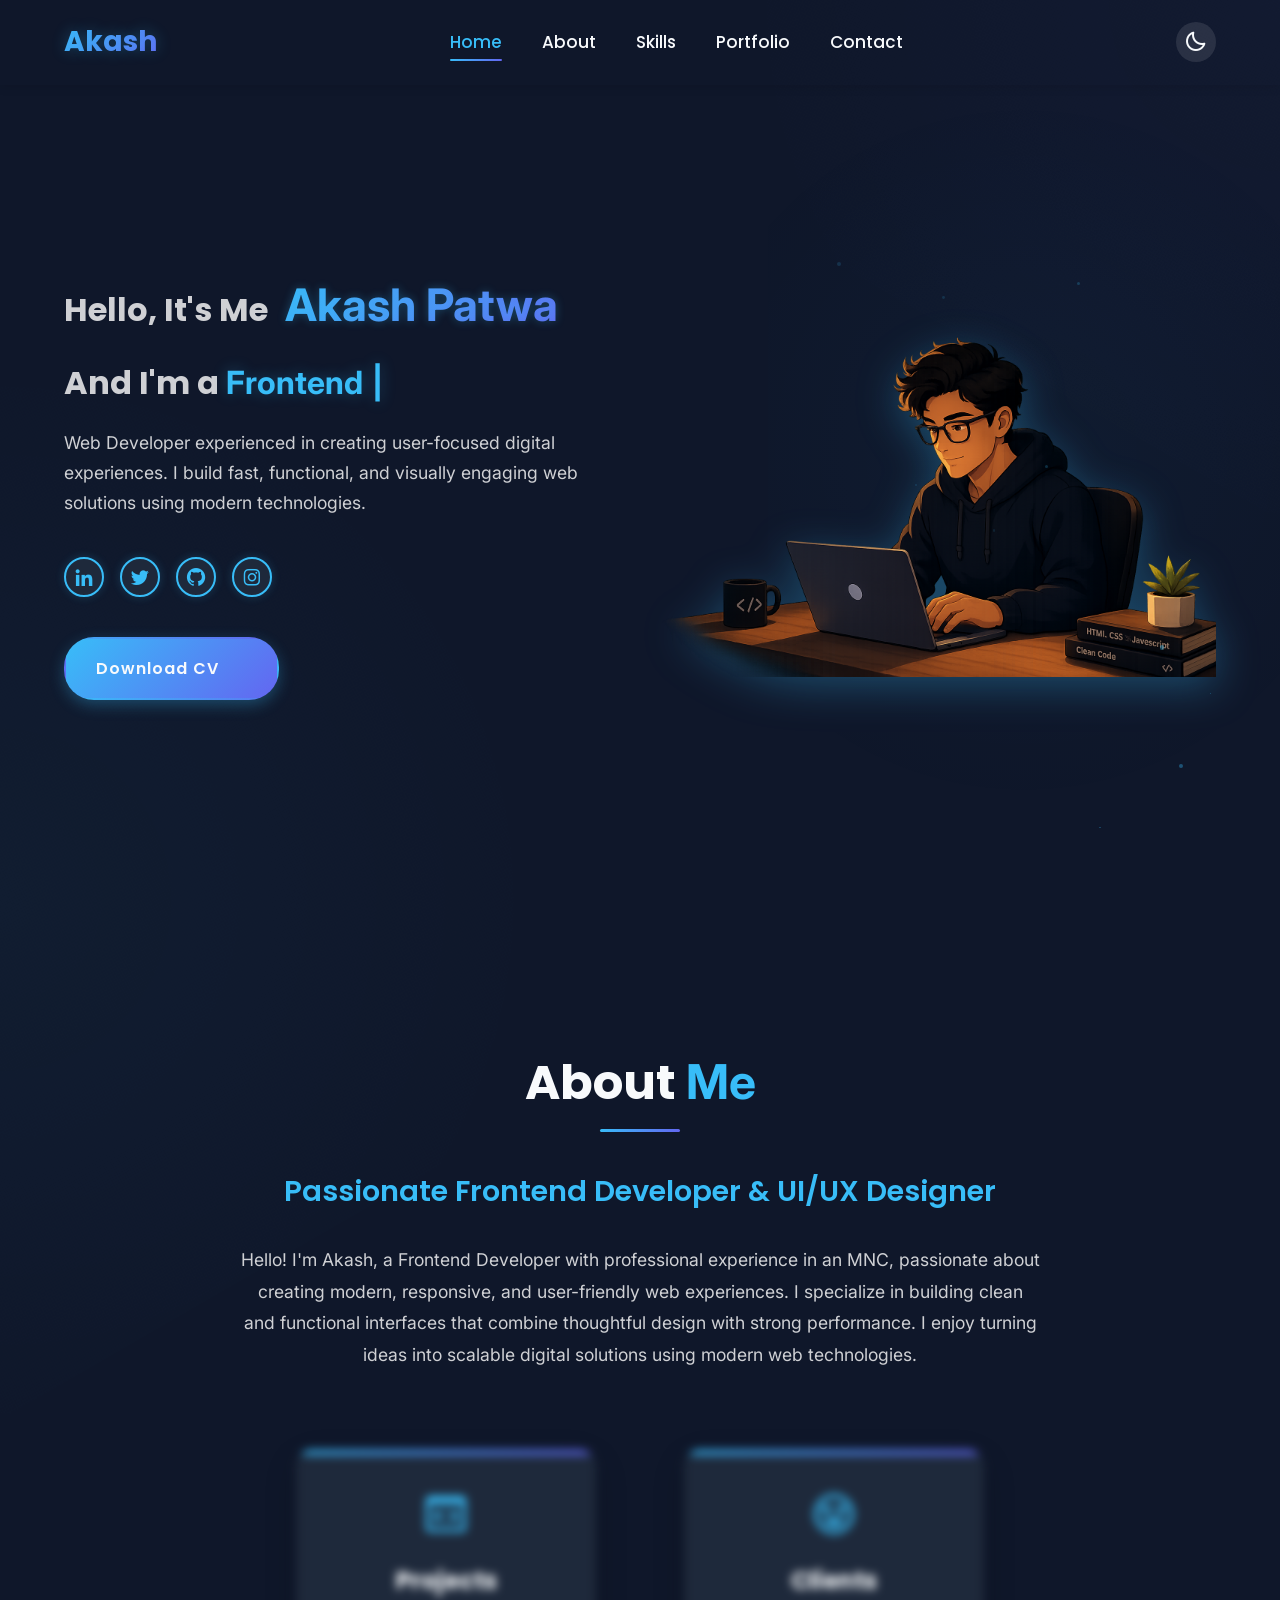
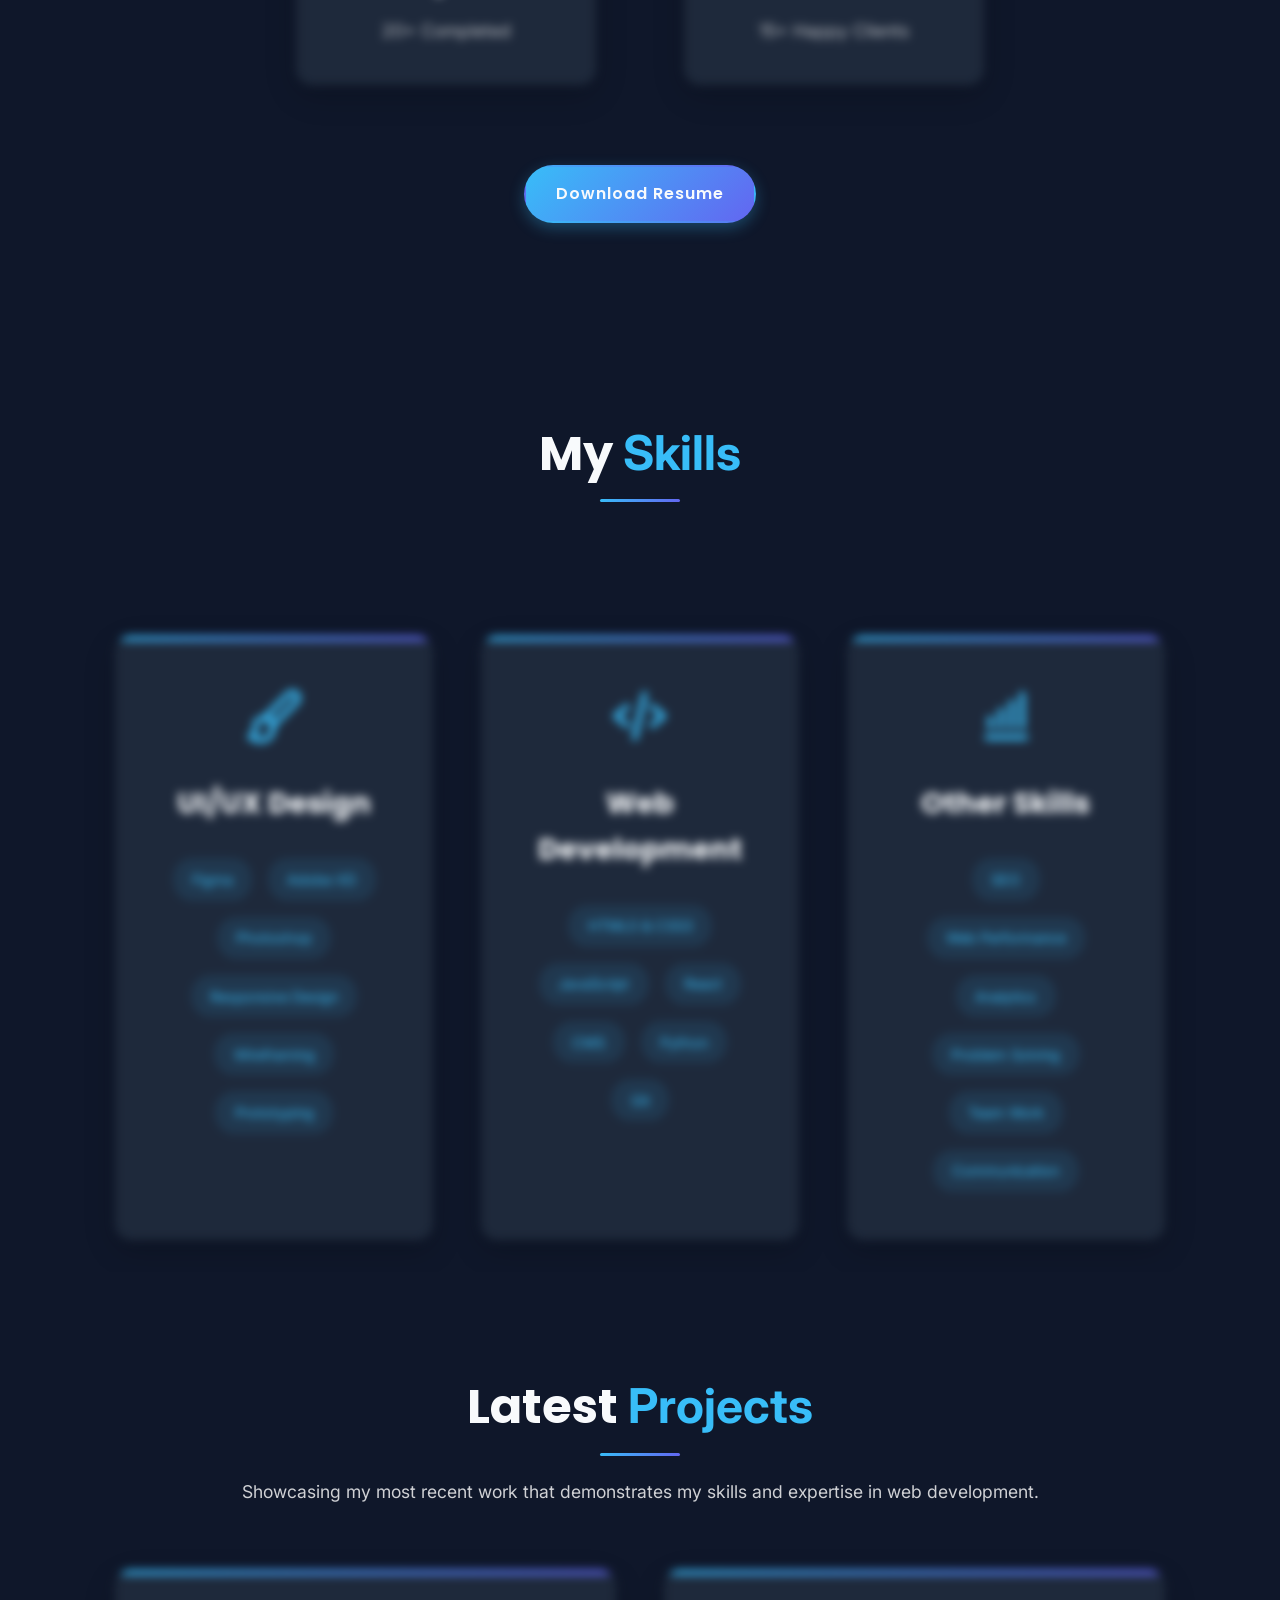
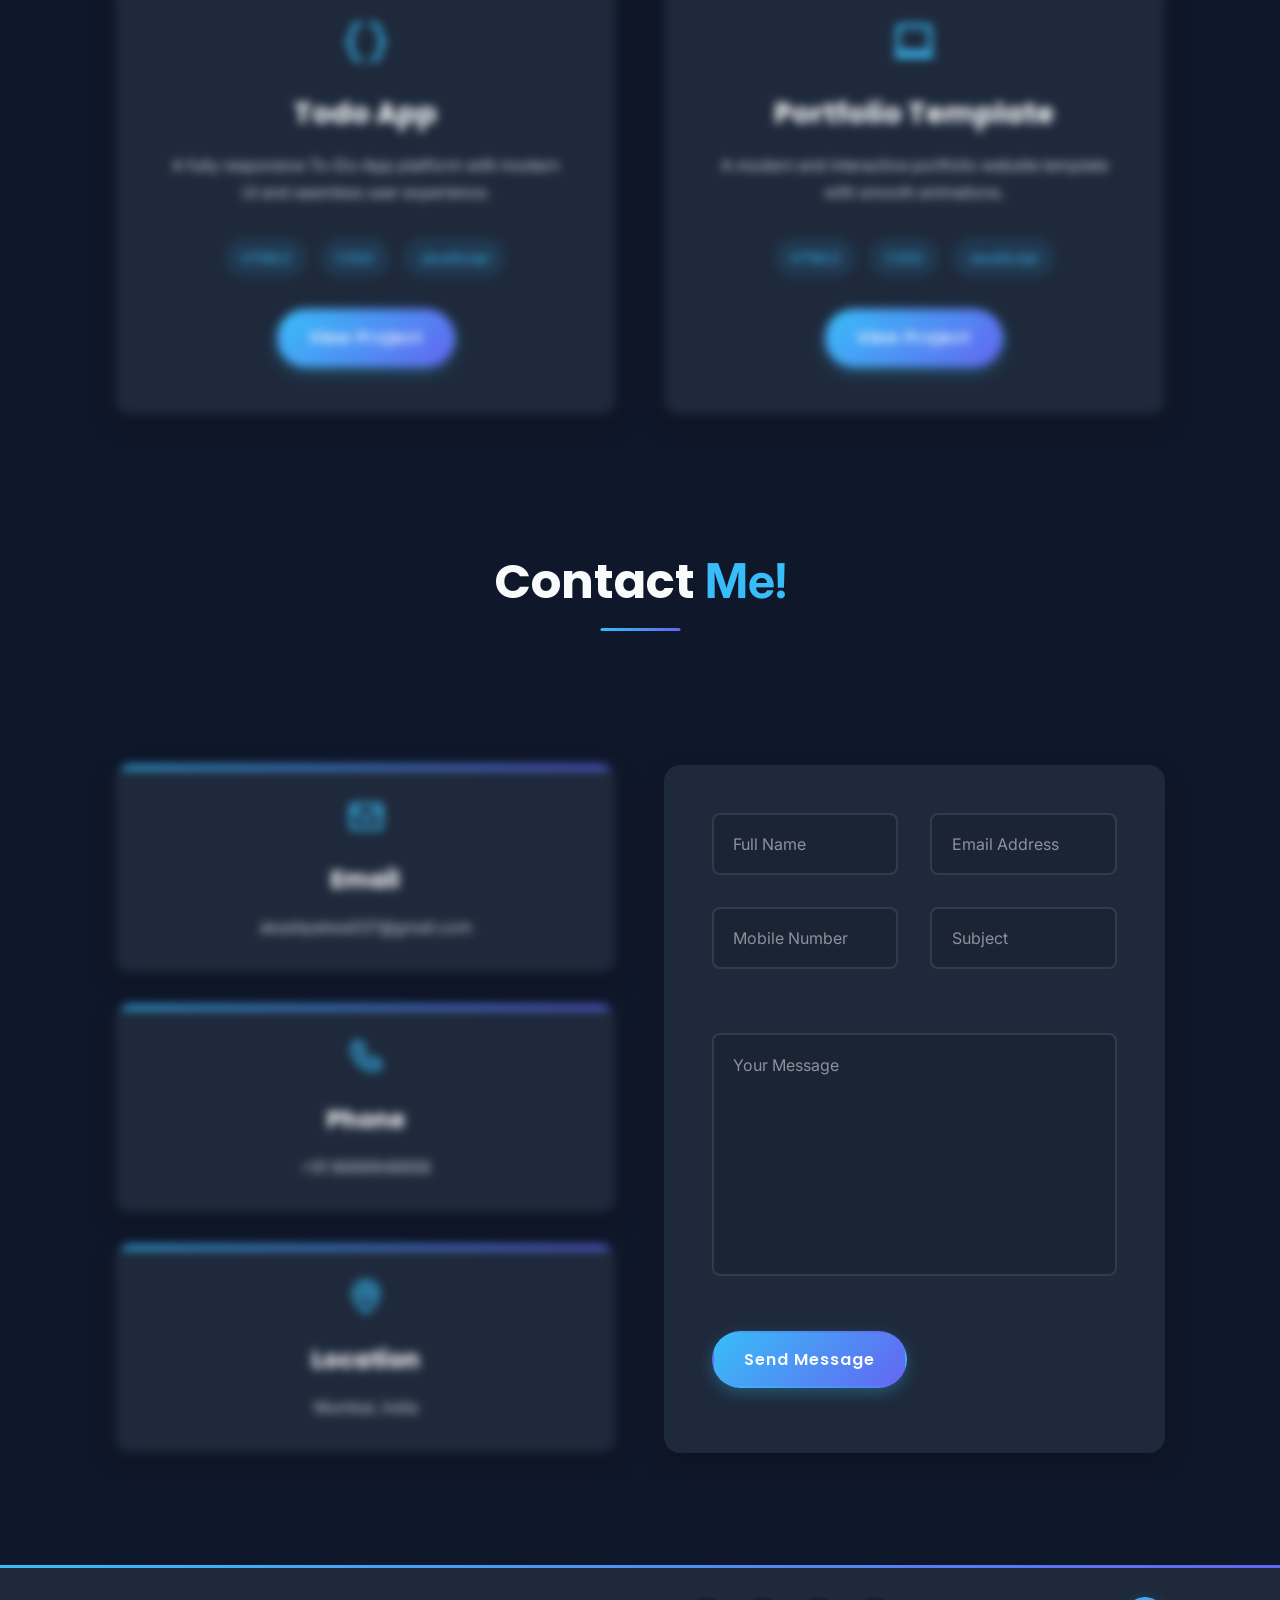
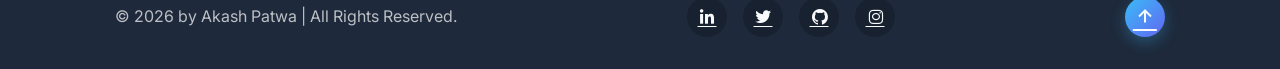
==== index.html @ 0ffc7d53 "add file via upload" ====
<!DOCTYPE html>
<html lang="en">

<head>
	<meta charset="UTF-8">
	<meta name="viewport" content="width=device-width, initial-scale=1.0">
	<meta name="theme-color" content="#160f2b">
	<meta name="robots" content="index, follow">
	<meta name="author" content="Akash Patwa">
	<title>Akash Patwa | Frontend Developer & UI/UX Designer</title>
	<meta name="description"
		content="Professional portfolio of Akash Patwa, Frontend Web Developer and UI/UX Designer based in Mumbai, India.">
	<!-- Favicon -->
	<link rel="apple-touch-icon" sizes="180x180" href="https://cdn-icons-png.flaticon.com/512/8989/8989254.png">
	<link rel="icon" type="image/png" sizes="32x32" href="https://cdn-icons-png.flaticon.com/512/8989/8989254.png">
	<link rel="icon" type="image/png" sizes="16x16" href="https://cdn-icons-png.flaticon.com/512/8989/8989254.png">
	<!-- Fonts and other resources -->
	<link rel="preconnect" href="https://fonts.googleapis.com">
	<link rel="preconnect" href="https://unpkg.com">
	<link href='https://unpkg.com/boxicons@2.1.4/css/boxicons.min.css' rel='stylesheet'>
	<link rel="stylesheet" href="style.css">
</head>

<body>
	<!-- Loading Animation -->
	<div class="loader-wrapper">
		<div class="loader"></div>
	</div>

	<header class="header">
		<a href="#home" class="logo">Akash</a>
		<div id="menu-icon" class="bx bx-menu"></div>
		<nav class="navbar">
			<a href="#home" style="--i:1;" class="active">Home</a>
			<a href="#about" style="--i:2;">About</a>
			<a href="#skills" style="--i:3;">Skills</a>
			<a href="#portfolio" style="--i:4;">Portfolio</a>
			<a href="#contact" style="--i:5;">Contact</a>
		</nav>
	</header>

	<main>
		<!-- Home Section -->
		<section id="home" class="home">
			<div class="home-content">
				<h3>Hello, It's Me <span class="highlight">Akash Patwa</span></h3>
				<h3>And I'm a <span class="typing-text">Frontend Web Developer</span></h3>
				<p>Web Developer experienced in creating user-focused digital experiences. I build fast, functional, and visually engaging web solutions using modern technologies.</p>
				<div class="social-media">
					<a href="https://www.linkedin.com/in/akash-patwa-b86682242/" target="_blank" style="--i:1;"><i
							class='bx bxl-linkedin'></i></a>
					<a href="https://x.com/theakashpatwa" target="_blank" style="--i:2;"><i class='bx bxl-twitter'></i></a>
					<a href="https://github.com/Akash-Patwa-01" target="_blank" style="--i:3;"><i
							class='bx bxl-github'></i></a>
					<a href="https://www.instagram.com/theakashpatwa/" target="_blank" style="--i:4;"><i
							class='bx bxl-instagram'></i></a>
				</div>
				<a href="Akash-Resume.pdf" download="Akash_Patwa_Resume.pdf" class="btn">Download CV</a>
			</div>
			<div class="home-img">
				<img src="Developer-image.png" alt="Developer-IMG">
			</div>
		</section>

		<!-- About Section -->
		<section id="about" class="About">
			<h2>About <span>Me</span></h2>
			<h3>Passionate Frontend Developer & UI/UX Designer</h3>
			<p>Hello! I'm Akash, a Frontend Developer with professional experience in an MNC, passionate about creating modern, responsive, and user-friendly web experiences. I specialize in building clean and functional interfaces that combine thoughtful design with strong performance. I enjoy turning ideas into scalable digital solutions using modern web technologies.</p>
			<div class="detail">
				<div class="detail-item hide reveal">
					<i class="bx bx-code-block" aria-hidden="true"></i>
					<h4>Projects</h4>
					<p>20+ Completed</p>
				</div>
				<div class="detail-item hide reveal">
					<i class="bx bx-happy-heart-eyes" aria-hidden="true"></i>
					<h4>Clients</h4>
					<p>15+ Happy Clients</p>
				</div>
			</div>
			<a href="Akash-Resume.pdf" class="btn">Download Resume</a>
		</section>

		<!-- Skills Section -->
		<section id="skills" class="skills">
			<h2 class="heading">My <span>Skills</span></h2>
			<div class="skills-container">
				<div class="skills-box hide reveal">
					<i class="bx bx-paint" aria-hidden="true"></i>
					<h3>UI/UX Design</h3>
					<div class="skill-list">
						<span>Figma</span>
						<span>Adobe XD</span>
						<span>Photoshop</span>
						<span>Responsive Design</span>
						<span>Wireframing</span>
						<span>Prototyping</span>
					</div>
				</div>
				<div class="skills-box hide reveal">
					<i class="bx bx-code-alt" aria-hidden="true"></i>
					<h3>Web Development</h3>
					<div class="skill-list">
						<span>HTML5 &amp; CSS3</span>
						<span>JavaScript</span>
						<span>React</span>
						<span>CMS</span>
						<span>Python</span>
						<span>Git</span>
					</div>
				</div>
				<div class="skills-box hide reveal">
					<i class="bx bx-bar-chart-alt" aria-hidden="true"></i>
					<h3>Other Skills</h3>
					<div class="skill-list">
						<span>SEO</span>
						<span>Web Performance</span>
						<span>Analytics</span>
						<span>Problem Solving</span>
						<span>Team Work</span>
						<span>Communication</span>
					</div>
				</div>
			</div>
		</section>

		<!-- Portfolio Section -->
		<section id="portfolio" class="portfolio">
			<h2 class="heading">Latest <span>Projects</span></h2>
			<p>Showcasing my most recent work that demonstrates my skills and expertise in web development.</p>
			<div class="portfolio-container">
				<div class="portfolio-box hide reveal">
					<i class="bx bx-code-curly" aria-hidden="true"></i>
					<h3>Todo App</h3>
					<p>A fully responsive To-Do-App platform with modern UI and seamless user experience.</p>
					<div class="project-tech">
						<span>HTML5</span>
						<span>CSS3</span>
						<span>JavaScript</span>
					</div>
					<a href="projects/todo-app/index.html" target="_blank" class="btn">View Project</a>
				</div>
				
				<div class="portfolio-box hide reveal">
					<i class="bx bx-laptop" aria-hidden="true"></i>
					<h3>Portfolio Template</h3>
					<p>A modern and interactive portfolio website template with smooth animations.</p>
					<div class="project-tech">
						<span>HTML5</span>
						<span>CSS3</span>
						<span>JavaScript</span>
					</div>
					<a href="projects/portfolio-demo/index.html" target="_blank" class="btn">View Project</a>
				</div>
			</div>
		</section>

		<!-- Contact Section -->
		<section id="contact" class="contact">
			<h2 class="heading">Contact <span>Me!</span></h2>
			<div class="contact-container">
				<div class="contact-info">
					<div class="contact-item hide reveal">
						<i class="bx bx-envelope" aria-hidden="true"></i>
						<h3>Email</h3>
						<p><a href="mailto:akashpatwa07@gmail.com">akashpatwa037@gmail.com</a></p>
					</div>
					<div class="contact-item hide reveal">
						<i class="bx bx-phone" aria-hidden="true"></i>
						<h3>Phone</h3>
						<p><a href="tel:+918689948956">+91 8689948956</a></p>
					</div>
					<div class="contact-item hide reveal">
						<i class="bx bx-map" aria-hidden="true"></i>
						<h3>Location</h3>
						<p>Mumbai, India</p>
					</div>
				</div>
				<form action="https://formspree.io/f/mrevkany" method="post" class="contact-form">
					<div class="input-box">
						<input type="text" name="name" placeholder="Full Name" required>
						<input type="email" name="email" placeholder="Email Address" required>
						<input type="tel" name="phone" placeholder="Mobile Number" required>
						<input type="text" name="subject" placeholder="Subject" required>
					</div>
					<textarea name="message" rows="10" placeholder="Your Message" required></textarea>
					<button type="submit" class="btn">Send Message</button>
				</form>
			</div>
		</section>
	</main>

	<!-- Footer section -->
	<footer class="footer">
		<div class="footer-content">
			<div class="footer-text">
				<p>© <span id="year">2024</span> by Akash Patwa | All Rights Reserved.</p>
			</div>
			<div class="footer-social">
				<a href="https://www.linkedin.com/in/akash-patwa-b86682242/" target="_blank" aria-label="linkedin"><i
						class="bx bxl-linkedin"></i></a>
				<a href="https://x.com/theakashpatwa" target="_blank" aria-label="Twitter"><i
						class="bx bxl-twitter"></i></a>
				<a href="https://github.com/Akash-Patwa-01" target="_blank" aria-label="GitHub"><i
						class="bx bxl-github"></i></a>
				<a href="https://www.instagram.com/theakashpatwa/" target="_blank" aria-label="Instagram"><i
						class="bx bxl-instagram"></i></a>
			</div>
			<div class="footer-iconTop">
				<a href="#home" aria-label="Scroll to top"><i class="bx bx-up-arrow-alt"></i></a>
			</div>
		</div>
	</footer>
	<script src="app.js"></script>
</body>

</html>
---- style.css ----
@import url('https://fonts.googleapis.com/css2?family=Poppins:wght@400;500;600;700&family=Inter:wght@300;400;500&display=swap');

* {
    margin: 0;
    padding: 0;
    box-sizing: border-box;
    font-family: 'Inter', sans-serif;
}

:root {
    --bg-color: #0f172a; /* Darker blue background */
    --second-bg-color: #1e293b; /* Slightly lighter blue */
    --text-color: #f8fafc; /* Off-white text for dark mode */
    --dark-text-color: #1e293b; /* Dark text for light mode */
    --main-color: #38bdf8; /* Bright sky blue accent */
    --accent-color: #6366f1; /* Indigo for secondary accent */
    --gradient-primary: linear-gradient(135deg, var(--main-color), var(--accent-color));
    --border-radius-sm: 8px;
    --border-radius-md: 16px;
    --border-radius-lg: 24px;
    --box-shadow: 0 10px 30px rgba(0, 0, 0, 0.2);
    --transition: all 0.3s ease;
}

/* Light mode styles */
body.light-mode {
    background-color: #f8fafc;
    color: var(--dark-text-color);
}

body.light-mode .home-content h3,
body.light-mode .home-content p,
body.light-mode .navbar a,
body.light-mode .footer-text p {
    color: rgba(30, 41, 59, 0.9); /* Dark text with slight transparency */
}

body.light-mode .home-content h1,
body.light-mode .heading,
body.light-mode .About > h2 {
    background: var(--gradient-primary);
    -webkit-background-clip: text;
    background-clip: text;
    color: transparent;
    text-shadow: none;
}

body.light-mode .header {
    background: rgba(248, 250, 252, 0.8);
    box-shadow: 0 2px 10px rgba(0, 0, 0, 0.1);
}

body.light-mode .navbar a:hover,
body.light-mode .navbar a.active {
    color: var(--main-color);
}

body.light-mode .detail-item,
body.light-mode .skills-box,
body.light-mode .portfolio-box,
body.light-mode .contact-item,
body.light-mode .contact-form {
    background: white;
    box-shadow: 0 10px 30px rgba(0, 0, 0, 0.1);
}

body.light-mode .detail-item p,
body.light-mode .skills-box h3,
body.light-mode .portfolio-box h3,
body.light-mode .portfolio-box p,
body.light-mode .contact-item h3,
body.light-mode .contact-item p,
body.light-mode .contact-item a {
    color: #334155; /* Slate-700 - good dark color for light backgrounds */
}

body.light-mode .social-media a {
    background: #f1f5f9;
    color: #38bdf8;
    border-color: #38bdf8;
}

body.light-mode .skill-list span,
body.light-mode .project-tech span {
    background: rgba(56, 189, 248, 0.1);
    color: #0284c7; /* Darker blue for better contrast */
}

body.light-mode .footer {
    background: #f1f5f9;
}

body {
    background-color: var(--bg-color);
    color: var(--text-color);
    overflow-x: hidden;
    line-height: 1.6;
    position: relative;
}

body::before {
    content: '';
    position: fixed;
    top: -50%;
    right: -50%;
    width: 100%;
    height: 100%;
    background: radial-gradient(circle, rgba(99, 102, 241, 0.03) 0%, rgba(0, 0, 0, 0) 70%);
    z-index: -1;
    transform: rotate(30deg);
}

body::after {
    content: '';
    position: fixed;
    bottom: -50%;
    left: -50%;
    width: 100%;
    height: 100%;
    background: radial-gradient(circle, rgba(56, 189, 248, 0.03) 0%, rgba(0, 0, 0, 0) 70%);
    z-index: -1;
    transform: rotate(-30deg);
}

h1, h2, h3, h4, .logo, .navbar a, .btn {
    font-family: 'Poppins', sans-serif;
}

.header {
    position: fixed;
    top: 0;
    left: 0;
    width: 100%;
    padding: 20px 5%;
    background: rgba(15, 23, 42, 0.8);
    backdrop-filter: blur(10px);
    -webkit-backdrop-filter: blur(10px);
    display: flex;
    justify-content: space-between;
    align-items: center;
    z-index: 1000;
    transition: var(--transition);
    box-shadow: 0 2px 10px rgba(0, 0, 0, 0.1);
}

.header.sticky {
    padding: 15px 5%;
    background: var(--second-bg-color);
    box-shadow: 0 5px 15px rgba(0, 0, 0, 0.2);
}

.logo {
    font-size: 28px;
    color: var(--text-color);
    text-decoration: none;
    font-weight: 700;
    cursor: default;
    opacity: 0;
    animation: slideRight 1s ease forwards;
    position: relative;
    background: var(--gradient-primary);
    -webkit-background-clip: text;
    background-clip: text;
    color: transparent;
    text-shadow: 0 0 15px rgba(56, 189, 248, 0.3);
}

.navbar {
    display: flex;
    align-items: center;
}

.navbar a {
    display: inline-block;
    font-size: 17px;
    text-decoration: none;
    color: var(--text-color);
    margin-left: 40px;
    font-weight: 500;
    transition: var(--transition);
    opacity: 0;
    animation: slideTop .5s ease forwards;
    animation-delay: calc(.2s * var(--i));
    position: relative;
}

.navbar a::after {
    content: '';
    position: absolute;
    bottom: -5px;
    left: 0;
    width: 0;
    height: 2px;
    background: var(--gradient-primary);
    border-radius: 5px;
    transition: var(--transition);
}

.navbar a:hover::after,
.navbar a.active::after {
    width: 100%;
}

.navbar a:hover,
.navbar a.active {
    color: var(--main-color);
}

#menu-icon {
    font-size: 2.5rem;
    color: var(--text-color);
    display: none;
    cursor: pointer;
    transition: var(--transition);
}

.home {
    width: 100%;
    min-height: 100vh;
    display: flex;
    justify-content: space-between;
    align-items: center;
    padding: 120px 5% 50px;
    position: relative;
    overflow: hidden;
    gap: 2rem;
}

.home-content {
    max-width: 700px;
    flex: 1;
    z-index: 2;
}

.home-content h3 {
    font-size: 2rem;
    font-weight: 700;
    opacity: 0;
    animation: slideBottom 1s ease forwards;
    animation-delay: 0.5s;
    color: rgba(255, 255, 255, 0.8);
    margin-bottom: 15px;
}

.home-content h3:first-of-type {
    font-size: 2rem;
    font-weight: 700;
    color: rgba(255, 255, 255, 0.8);
    margin-bottom: 15px;
    animation: none;
    opacity: 1;
}

.home-content h3:nth-of-type(2) {
    margin-bottom: 20px;
    opacity: 0;
    animation: slideTop 1s ease forwards;
    animation-delay: 0.7s;
}

.home-content h3 .highlight {
    font-size: 2.8rem;
    color: var(--text-color);
    position: relative;
    display: inline-block;
    margin-left: 10px;
    background: var(--gradient-primary);
    -webkit-background-clip: text;
    background-clip: text;
    color: transparent;
    text-shadow: 0 0 10px rgba(56, 189, 248, 0.3);
    font-weight: 700;
}

.home-content h3 .typing-text {
    color: var(--main-color);
    position: relative;
    display: inline-block;
    text-shadow: 0 0 15px rgba(56, 189, 248, 0.3);
}

.home-content h1 {
    font-size: 4.5rem;
    font-weight: 700;
    margin: 5px 0 20px;
    opacity: 0;
    animation: slideRight 1s ease forwards;
    animation-delay: 0.1s;
    background: var(--gradient-primary);
    -webkit-background-clip: text;
    background-clip: text;
    color: transparent;
    text-shadow: 0 5px 20px rgba(56, 189, 248, 0.3);
}

.home-content p {
    font-size: 1.1rem;
    line-height: 1.7;
    opacity: 0;
    animation: slideLeft 1s ease forwards;
    animation-delay: 0.1s;
    max-width: 600px;
    color: rgba(255, 255, 255, 0.8);
    margin-bottom: 20px;
}

.home-img {
    position: relative;
    opacity: 0;
    animation: zoomOut 1s ease forwards;
    animation-delay: 0.1s;
    flex: 0 0 auto;
    width: 50%;
    max-width: 650px;
    display: flex;
    justify-content: center;
    align-items: center;
}

.home-img img {
    max-width: 100%;
    width: 600px;
    height: auto;
    transform-origin: center;
    transition: transform 1s ease;
    filter: drop-shadow(0 10px 20px rgba(56, 189, 248, 0.3));
    animation: float 5s ease-in-out infinite;
    object-fit: contain;
}

@keyframes float {
    0%, 100% {
        transform: translateY(0);
    }
    50% {
        transform: translateY(-20px);
    }
}

.home::before {
    content: '';
    position: absolute;
    top: 0;
    right: 0;
    width: 40%;
    height: 100%;
    background: radial-gradient(circle, rgba(56, 189, 248, 0.03) 0%, rgba(0, 0, 0, 0) 70%);
    z-index: -1;
}

.social-media {
    margin: 20px 0;
}

.social-media a {
    display: inline-flex;
    justify-content: center;
    align-items: center;
    width: 40px;
    height: 40px;
    background: var(--second-bg-color);
    border: 2px solid var(--main-color);
    font-size: 22px;
    color: var(--main-color);
    text-decoration: none;
    border-radius: 50%;
    margin: 20px 12px 20px 0;
    transition: var(--transition);
    opacity: 0;
    animation: slideLeft 1s ease forwards;
    animation-delay: calc(.2s * var(--i));
    box-shadow: 0 0 10px rgba(56, 189, 248, 0.2);
}

.social-media a:hover {
    background: var(--gradient-primary);
    color: var(--text-color);
    border-color: transparent;
    transform: translateY(-5px) rotate(360deg);
    box-shadow: 0 0 20px var(--main-color);
}

.btn {
    display: inline-flex;
    align-items: center;
    justify-content: center;
    padding: 14px 30px;
    background: var(--gradient-primary);
    border-radius: 30px;
    box-shadow: 0 5px 15px rgba(56, 189, 248, 0.3);
    text-decoration: none;
    font-size: 16px;
    font-weight: 600;
    letter-spacing: 1px;
    color: var(--text-color);
    opacity: 0;
    animation: slideTop 1s ease forwards;
    animation-delay: 1s;
    transition: var(--transition);
    position: relative;
    overflow: hidden;
    border: 2px solid transparent;
}

.btn::before {
    content: '';
    position: absolute;
    top: 0;
    left: -100%;
    width: 100%;
    height: 100%;
    background: linear-gradient(90deg, transparent, rgba(255, 255, 255, 0.2), transparent);
    transition: all 0.6s ease;
    z-index: 1;
}

.btn:hover::before {
    left: 100%;
}

.btn:hover {
    background: transparent;
    color: var(--main-color);
    border: 2px solid var(--main-color);
    transform: translateY(-3px);
    box-shadow: 0 10px 20px rgba(56, 189, 248, 0.4);
}

.btn[download]::after {
    content: "\f019";
    font-family: boxicons;
    margin-left: 8px;
    font-size: 1.2em;
    transform: translateY(2px);
}

.btn[download]:active {
    transform: translateY(3px);
}

.About {
    text-align: center;
    margin: 5% 0;
    padding: 5rem 9% 2rem;
    position: relative;
    overflow: hidden;
}

.About > h2 {
    font-size: 3rem;
    margin-bottom: 1rem;
    position: relative;
    display: inline-block;
}

.About > h2::after {
    content: '';
    position: absolute;
    bottom: -10px;
    left: 50%;
    transform: translateX(-50%);
    width: 80px;
    height: 3px;
    background: var(--gradient-primary);
    border-radius: 3px;
}

.About > h2 > span {
    color: var(--main-color);
}

.About > h3 {
    color: var(--main-color);
    font-size: 1.8rem;
    margin: 30px 0;
    font-weight: 600;
}

.About > p {
    font-size: 1.1rem;
    margin: 20px auto 50px;
    max-width: 800px;
    color: rgba(255, 255, 255, 0.8);
    line-height: 1.8;
}

.detail {
    margin: 5rem 0;
    display: flex;
    justify-content: center;
    align-items: center;
    flex-wrap: wrap;
    gap: 3rem;
}

.detail-item {
    margin: 0 20px;
    padding: 2.5rem;
    background: var(--second-bg-color);
    border-radius: var(--border-radius-md);
    box-shadow: var(--box-shadow);
    transition: var(--transition);
    text-align: center;
    flex: 0 0 300px;
    position: relative;
    overflow: hidden;
}

.detail-item::before {
    content: '';
    position: absolute;
    top: 0;
    left: 0;
    width: 100%;
    height: 5px;
    background: var(--gradient-primary);
}

.detail-item:hover {
    transform: translateY(-10px);
    box-shadow: 0 15px 30px rgba(0, 0, 0, 0.3);
}

.detail-item i {
    font-size: 3rem;
    color: var(--main-color);
    margin-bottom: 1.5rem;
}

.detail-item h4 {
    font-size: 1.5rem;
    margin-bottom: 1rem;
    color: var(--text-color);
}

.detail-item p {
    font-size: 1.1rem;
    color: rgba(255, 255, 255, 0.7);
}

.skills {
    padding: 6rem 9% 2rem;
    position: relative;
    overflow: hidden;
}

.heading {
    text-align: center;
    font-size: 3rem;
    margin-bottom: 5rem;
    position: relative;
    display: inline-block;
    left: 50%;
    transform: translateX(-50%);
}

.heading::after {
    content: '';
    position: absolute;
    bottom: -10px;
    left: 50%;
    transform: translateX(-50%);
    width: 80px;
    height: 3px;
    background: var(--gradient-primary);
    border-radius: 3px;
}

.heading span {
    color: var(--main-color);
}

.skills-container {
    display: grid;
    grid-template-columns: repeat(auto-fit, minmax(300px, 1fr));
    gap: 3rem;
    margin-top: 4rem;
}

.skills-box {
    background: var(--second-bg-color);
    padding: 3rem;
    border-radius: var(--border-radius-md);
    box-shadow: var(--box-shadow);
    transition: var(--transition);
    text-align: center;
    position: relative;
    overflow: hidden;
    height: 100%;
}

.skills-box::before {
    content: '';
    position: absolute;
    top: 0;
    left: 0;
    width: 100%;
    height: 5px;
    background: var(--gradient-primary);
}

.skills-box:hover {
    transform: translateY(-10px);
    box-shadow: 0 15px 30px rgba(0, 0, 0, 0.3);
}

.skills-box i {
    font-size: 4rem;
    color: var(--main-color);
    margin-bottom: 2rem;
    transition: var(--transition);
}

.skills-box:hover i {
    transform: scale(1.1);
    color: var(--accent-color);
}

.skills-box h3 {
    font-size: 1.8rem;
    margin-bottom: 2rem;
    color: var(--text-color);
}

.skill-list {
    display: flex;
    flex-wrap: wrap;
    justify-content: center;
    gap: 1rem;
    margin-top: 1.5rem;
}

.skill-list span {
    background: rgba(56, 189, 248, 0.1);
    color: var(--main-color);
    padding: 0.6rem 1.2rem;
    border-radius: 20px;
    font-size: 0.9rem;
    transition: var(--transition);
}

.skill-list span:hover {
    background: var(--main-color);
    color: var(--bg-color);
    transform: translateY(-3px);
    box-shadow: 0 5px 15px rgba(56, 189, 248, 0.3);
}

.portfolio {
    padding: 6rem 9% 2rem;
    position: relative;
    overflow: hidden;
}

.portfolio > p {
    text-align: center;
    font-size: 1.1rem;
    margin: -3rem auto 3rem;
    max-width: 800px;
    color: rgba(255, 255, 255, 0.8);
}

.portfolio-container {
    display: grid;
    grid-template-columns: repeat(auto-fit, minmax(350px, 1fr));
    gap: 3rem;
    margin-top: 4rem;
}

.portfolio-box {
    background: var(--second-bg-color);
    padding: 3rem;
    border-radius: var(--border-radius-md);
    box-shadow: var(--box-shadow);
    transition: var(--transition);
    text-align: center;
    position: relative;
    overflow: hidden;
    height: 100%;
    display: flex;
    flex-direction: column;
}

.portfolio-box::before {
    content: '';
    position: absolute;
    top: 0;
    left: 0;
    width: 100%;
    height: 5px;
    background: var(--gradient-primary);
}

.portfolio-box:hover {
    transform: translateY(-15px);
    box-shadow: 0 20px 40px rgba(0, 0, 0, 0.3);
}

.portfolio-box i {
    font-size: 3rem;
    color: var(--main-color);
    margin-bottom: 1.5rem;
    transition: var(--transition);
}

.portfolio-box:hover i {
    transform: scale(1.2) rotate(10deg);
    color: var(--accent-color);
}

.portfolio-box h3 {
    font-size: 1.8rem;
    margin-bottom: 1rem;
    color: var(--text-color);
}

.portfolio-box p {
    color: rgba(255, 255, 255, 0.8);
    margin-bottom: 2rem;
    flex-grow: 1;
    line-height: 1.7;
}

.project-tech {
    display: flex;
    flex-wrap: wrap;
    justify-content: center;
    gap: 0.8rem;
    margin-bottom: 2rem;
}

.project-tech span {
    background: rgba(56, 189, 248, 0.1);
    color: var(--main-color);
    padding: 0.5rem 1rem;
    border-radius: 20px;
    font-size: 0.9rem;
    transition: var(--transition);
}

.project-tech span:hover {
    background: var(--main-color);
    color: var(--bg-color);
    transform: translateY(-3px);
}

.portfolio-box .btn {
    align-self: center;
    margin-top: auto;
}

.contact {
    padding: 6rem 9% 2rem;
    position: relative;
    overflow: hidden;
}

.contact-container {
    display: grid;
    grid-template-columns: repeat(auto-fit, minmax(300px, 1fr));
    gap: 3rem;
    margin-top: 4rem;
}

.contact-info {
    display: flex;
    flex-direction: column;
    gap: 2rem;
}

.contact-item {
    background: var(--second-bg-color);
    padding: 2rem;
    border-radius: var(--border-radius-md);
    box-shadow: var(--box-shadow);
    transition: var(--transition);
    text-align: center;
    position: relative;
    overflow: hidden;
}

.contact-item::before {
    content: '';
    position: absolute;
    top: 0;
    left: 0;
    width: 100%;
    height: 5px;
    background: var(--gradient-primary);
}

.contact-item:hover {
    transform: translateY(-10px);
    box-shadow: 0 15px 30px rgba(0, 0, 0, 0.3);
}

.contact-item i {
    font-size: 2.5rem;
    color: var(--main-color);
    margin-bottom: 1.5rem;
}

.contact-item h3 {
    font-size: 1.5rem;
    margin-bottom: 1rem;
    color: var(--text-color);
}

.contact-item p, .contact-item a {
    color: rgba(255, 255, 255, 0.8);
    text-decoration: none;
    transition: var(--transition);
}

.contact-item a:hover {
    color: var(--main-color);
}

.contact-form {
    background: var(--second-bg-color);
    padding: 3rem;
    border-radius: var(--border-radius-md);
    box-shadow: var(--box-shadow);
    transition: var(--transition);
}

.contact-form:hover {
    box-shadow: 0 15px 30px rgba(0, 0, 0, 0.3);
}

.input-box {
    display: flex;
    justify-content: space-between;
    flex-wrap: wrap;
    margin-bottom: 2rem;
}

.input-box input {
    width: calc(50% - 1rem);
    padding: 1.2rem;
    font-size: 1rem;
    margin-bottom: 2rem;
    background: rgba(0, 0, 0, 0.1);
    border: 2px solid rgba(255, 255, 255, 0.1);
    border-radius: var(--border-radius-sm);
    color: var(--text-color);
    transition: var(--transition);
}

.input-box input:focus,
textarea:focus {
    border-color: var(--main-color);
    outline: none;
    box-shadow: 0 0 10px rgba(56, 189, 248, 0.3);
}

.input-box input::placeholder,
textarea::placeholder {
    color: rgba(255, 255, 255, 0.5);
}

textarea {
    width: 100%;
    padding: 1.2rem;
    font-size: 1rem;
    margin-bottom: 2rem;
    background: rgba(0, 0, 0, 0.1);
    border: 2px solid rgba(255, 255, 255, 0.1);
    border-radius: var(--border-radius-sm);
    color: var(--text-color);
    resize: none;
    transition: var(--transition);
}

.contact-form .btn {
    margin-top: 1rem;
}

.input-box input.error,
textarea.error {
    border-color: #ff3860;
    animation: shake 0.5s cubic-bezier(.36,.07,.19,.97) both;
}

@keyframes shake {
    10%, 90% { transform: translate3d(-1px, 0, 0); }
    20%, 80% { transform: translate3d(2px, 0, 0); }
    30%, 50%, 70% { transform: translate3d(-4px, 0, 0); }
    40%, 60% { transform: translate3d(4px, 0, 0); }
}

.footer {
    padding: 2rem 9%;
    background: var(--second-bg-color);
    margin-top: 5rem;
    position: relative;
}

.footer::before {
    content: '';
    position: absolute;
    top: 0;
    left: 0;
    width: 100%;
    height: 3px;
    background: var(--gradient-primary);
}

.footer-content {
    display: flex;
    justify-content: space-between;
    align-items: center;
    flex-wrap: wrap;
    gap: 2rem;
}

.footer-text p {
    font-size: 1rem;
    color: rgba(255, 255, 255, 0.7);
}

.footer-social {
    display: flex;
    gap: 1rem;
}

.footer-social a {
    display: inline-flex;
    justify-content: center;
    align-items: center;
    width: 40px;
    height: 40px;
    background: rgba(0, 0, 0, 0.2);
    border-radius: 50%;
    color: var(--text-color);
    font-size: 1.2rem;
    transition: var(--transition);
}

.footer-social a:hover {
    background: var(--gradient-primary);
    transform: translateY(-5px) rotate(360deg);
    box-shadow: 0 5px 15px rgba(56, 189, 248, 0.3);
}

.footer-iconTop a {
    display: inline-flex;
    justify-content: center;
    align-items: center;
    width: 40px;
    height: 40px;
    background: var(--gradient-primary);
    border-radius: 50%;
    color: var(--text-color);
    font-size: 1.5rem;
    transition: var(--transition);
    box-shadow: 0 5px 15px rgba(56, 189, 248, 0.3);
}

.footer-iconTop a:hover {
    transform: translateY(-10px);
    box-shadow: 0 10px 25px rgba(56, 189, 248, 0.5);
}

@keyframes slideRight {
    0% { transform: translateX(-100px); opacity: 0; }
    100% { transform: translateX(0); opacity: 1; }
}

@keyframes slideLeft {
    0% { transform: translateX(100px); opacity: 0; }
    100% { transform: translateX(0); opacity: 1; }
}

@keyframes slideTop {
    0% { transform: translateY(100px); opacity: 0; }
    100% { transform: translateY(0); opacity: 1; }
}

@keyframes slideBottom {
    0% { transform: translateY(-100px); opacity: 0; }
    100% { transform: translateY(0); opacity: 1; }
}

@keyframes zoomOut {
    0% { transform: scale(1.2); opacity: 0; }
    100% { transform: scale(1); opacity: 1; }
}

.hide {
    opacity: 0;
    filter: blur(5px);
    transform: translateY(50px);
    transition: all 1s ease;
}

.show {
    opacity: 1;
    filter: blur(0);
    transform: translateY(0);
}

@media (max-width: 1200px) {
    .home {
        padding: 120px 5% 70px;
        flex-direction: column;
        justify-content: center;
        text-align: center;
        gap: 1rem;
    }
    
    .home-content {
        margin-bottom: 2rem;
        display: flex;
        flex-direction: column;
        align-items: center;
    }
    
    .home-content h1 {
        font-size: 3.5rem;
    }
    
    .home-content h3 {
        font-size: 1.8rem;
    }
    
    .social-media {
        justify-content: center;
    }
    
    .home-img {
        width: 100%;
        max-width: 600px;
        margin: 0 auto;
    }
    
    .home-img img {
        max-width: 550px;
    }
}

@media (max-width: 991px) {
    .header {
        padding: 15px 5%;
    }
    
    .navbar a {
        margin-left: 20px;
    }
    
    .skills-container,
    .portfolio-container,
    .contact-container {
        grid-template-columns: repeat(auto-fit, minmax(300px, 1fr));
        gap: 2rem;
    }
    
    .input-box input {
        width: 100%;
    }
}

@media (max-width: 768px) {
    #menu-icon {
        display: block;
    }
    
    .navbar {
        position: absolute;
        top: 100%;
        left: 0;
        width: 100%;
        padding: 1rem 5%;
        background: rgba(30, 41, 59, 0.97);
        backdrop-filter: blur(10px);
        -webkit-backdrop-filter: blur(10px);
        border-top: 1px solid rgba(255, 255, 255, 0.1);
        box-shadow: 0 5px 15px rgba(0, 0, 0, 0.2);
        display: none;
        flex-direction: column;
        align-items: flex-start;
    }
    
    .navbar.active {
        display: block;
    }
    
    .navbar a {
        display: block;
        margin: 1.5rem 0;
        padding: 0.5rem 0;
        font-size: 1.2rem;
        width: 100%;
    }
    
    .home {
        padding: 80px 5% 40px;
    }
    
    .home-content h1 {
        font-size: 2.8rem;
    }
    
    .home-content h3 {
        font-size: 1.5rem;
    }
    
    .home-content h3 .highlight {
        display: block;
        margin-left: 0;
        margin-top: 5px;
    }
    
    .social-media {
        margin: 15px 0;
    }
    
    .About, .skills, .portfolio, .contact {
        padding: 4rem 5% 2rem;
    }
    
    .heading {
        font-size: 2.5rem;
    }
    
    .footer-content {
        flex-direction: column;
        text-align: center;
    }
    
    .home-img img {
        max-width: 450px;
    }
}

@media (max-width: 576px) {
    .header {
        padding: 12px 5%;
    }
    
    .home-content h1 {
        font-size: 2.5rem;
    }
    
    .home-content h3 {
        font-size: 1.8rem;
    }
    
    .home-content h3 .highlight {
        font-size: 2.2rem;
    }
    
    .home-content p {
        font-size: 1rem;
    }
    
    .home-img img {
        max-width: 350px;
    }
    
    .detail {
        gap: 2rem;
    }
    
    .detail-item {
        padding: 2rem;
        margin: 0;
        flex: 0 0 100%;
    }
    
    .About > h2, .heading {
        font-size: 2.2rem;
    }
    
    .About > h3 {
        font-size: 1.5rem;
    }
    
    .About > p {
        font-size: 1rem;
    }
    
    .portfolio-box, .skills-box, .contact-item, .contact-form {
        padding: 2rem;
    }
    
    .btn {
        padding: 12px 25px;
        font-size: 14px;
    }
}

/* Page Loading Animation */
.loader-wrapper {
    position: fixed;
    top: 0;
    left: 0;
    width: 100%;
    height: 100%;
    background: var(--bg-color);
    display: flex;
    justify-content: center;
    align-items: center;
    z-index: 10000;
    transition: opacity 0.5s ease, visibility 0.5s ease;
}

body.loaded .loader-wrapper {
    opacity: 0;
    visibility: hidden;
}

.loader {
    width: 60px;
    height: 60px;
    border: 5px solid rgba(255, 255, 255, 0.1);
    border-radius: 50%;
    border-top-color: var(--main-color);
    animation: spin 1s ease-in-out infinite;
    position: relative;
}

.loader::before {
    content: '';
    position: absolute;
    top: -5px;
    left: -5px;
    right: -5px;
    bottom: -5px;
    border: 5px solid transparent;
    border-radius: 50%;
    border-top-color: var(--accent-color);
    animation: spin 1.5s linear infinite;
    opacity: 0.7;
}

@keyframes spin {
    0% { transform: rotate(0deg); }
    100% { transform: rotate(360deg); }
}

@keyframes pulse {
    0% {
        opacity: 1;
    }
    50% {
        opacity: 0.9;
        text-shadow: 0 0 15px rgba(56, 189, 248, 0.4);
    }
    100% {
        opacity: 1;
    }
}

/* Style the theme toggle button */
#theme-toggle {
    display: inline-flex;
    justify-content: center;
    align-items: center;
    font-size: 1.2rem;
}

#theme-toggle i {
    transition: transform 0.5s ease;
}

#theme-toggle:hover i {
    transform: rotate(30deg);
}
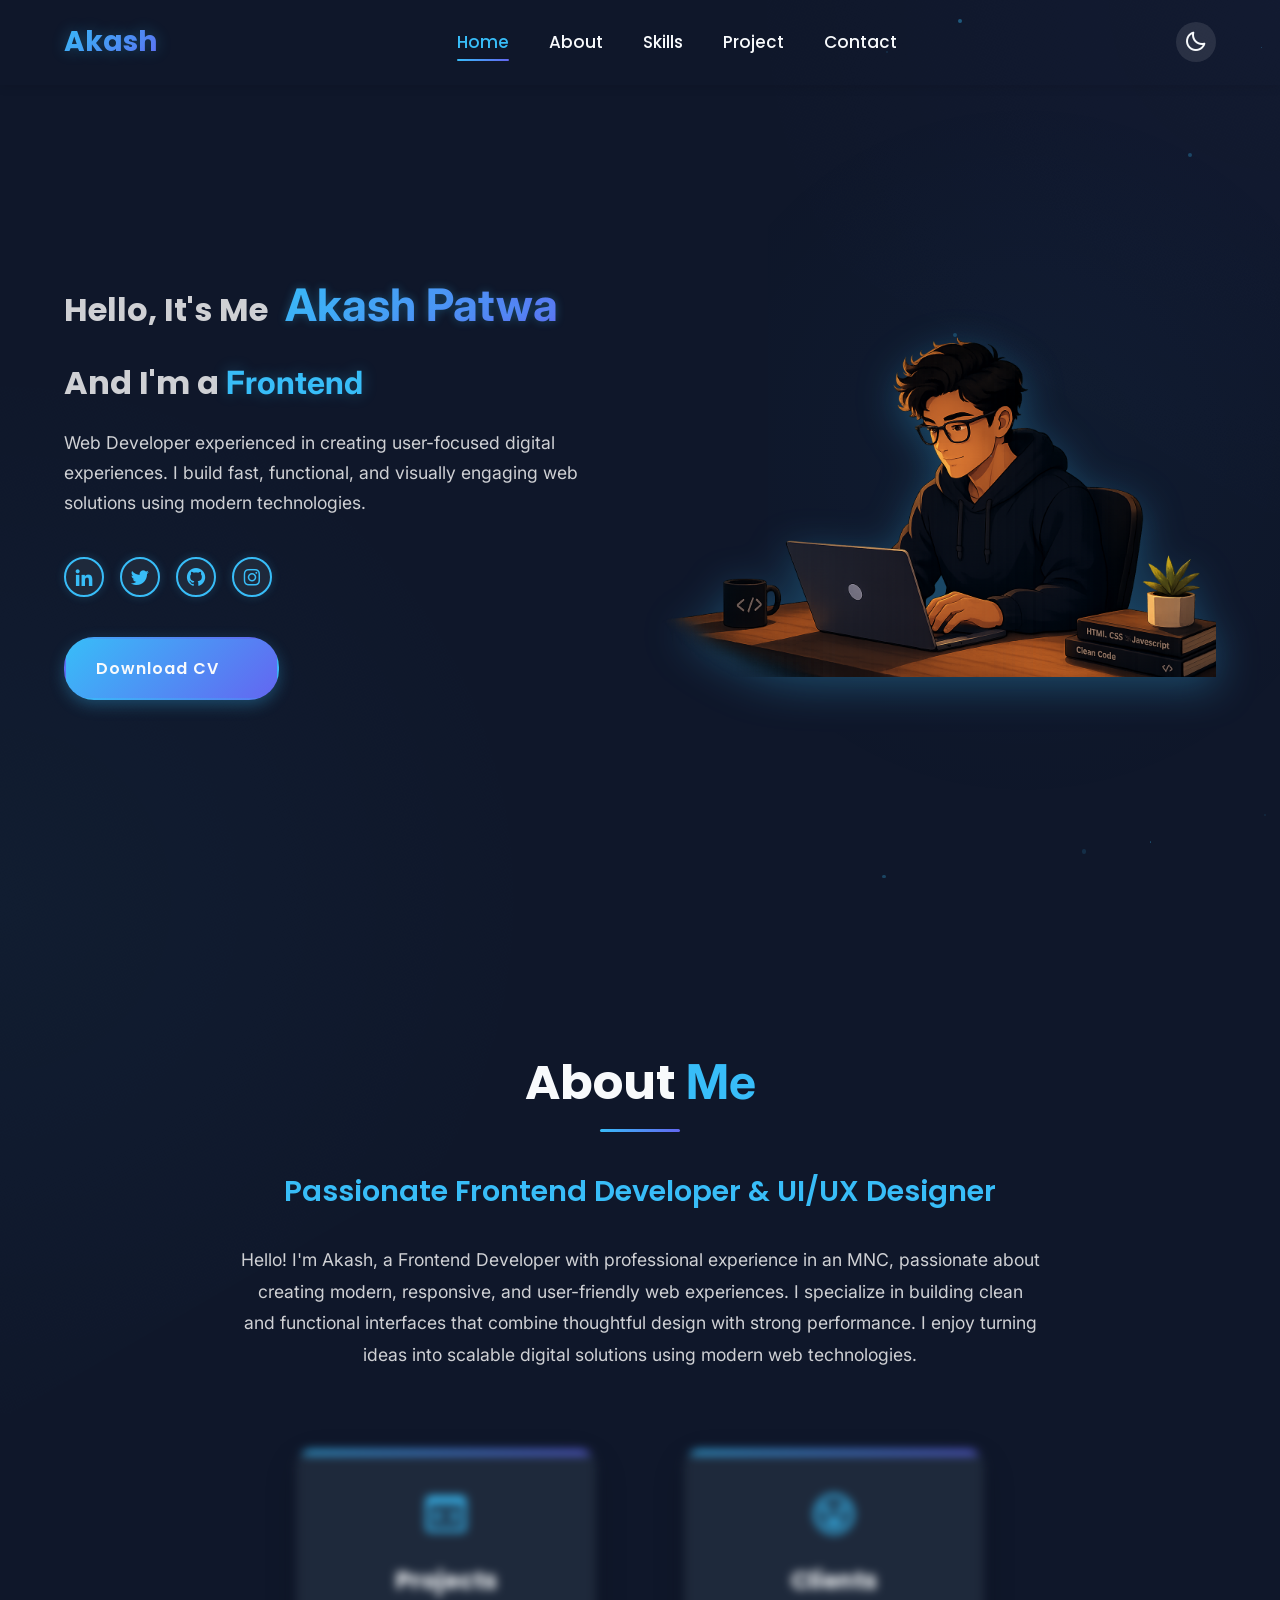
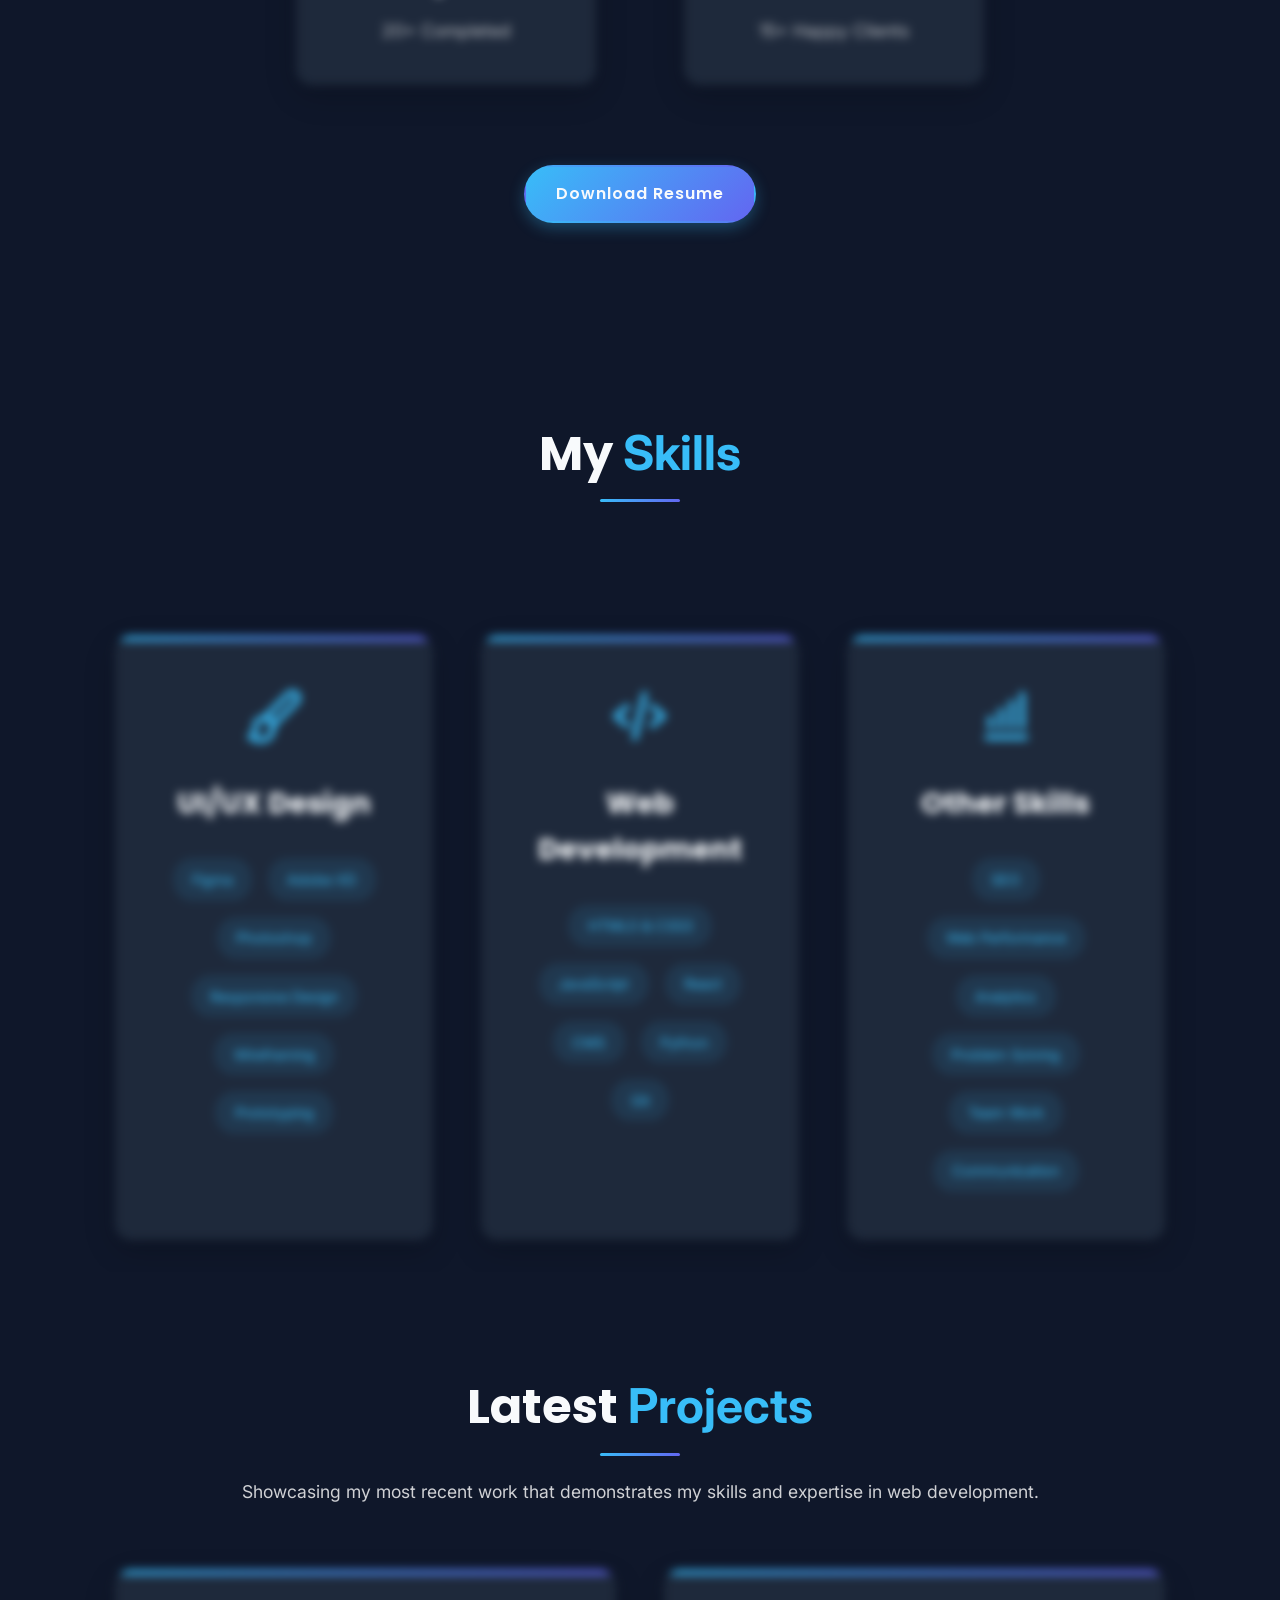
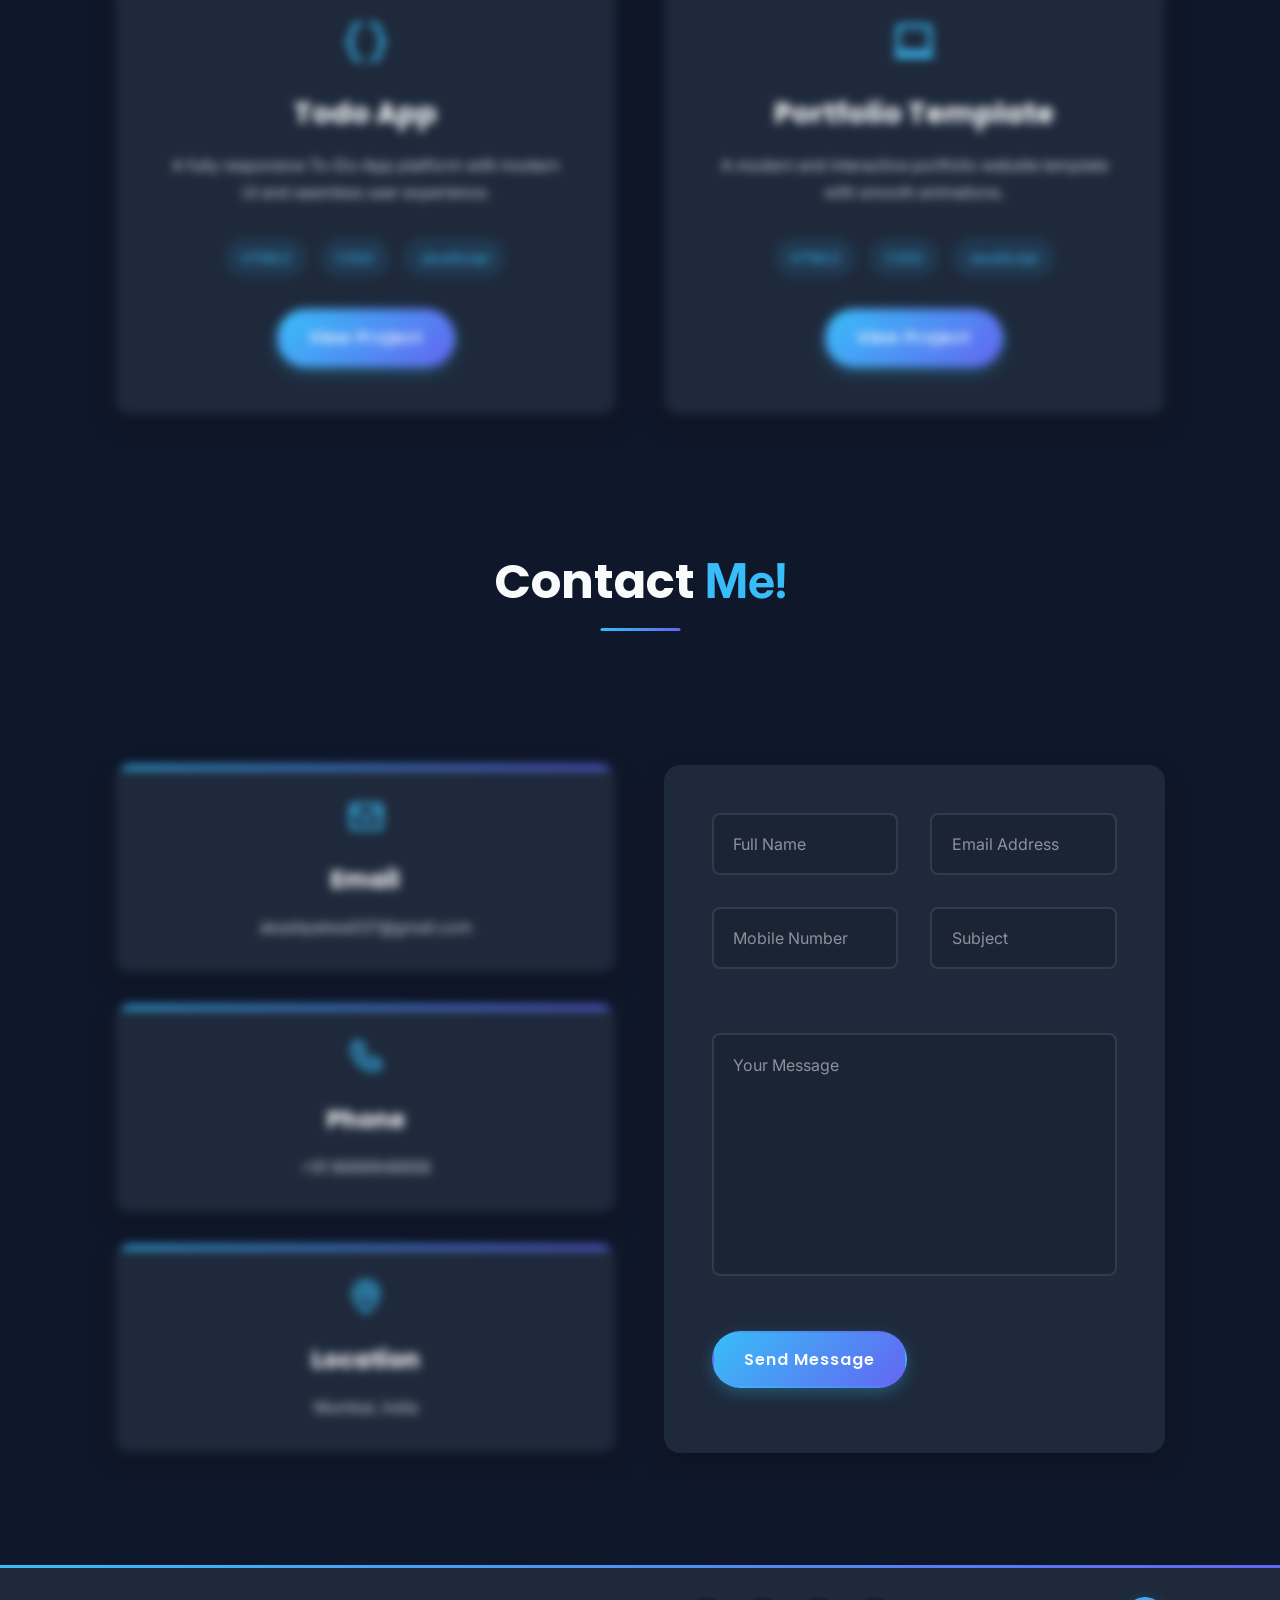
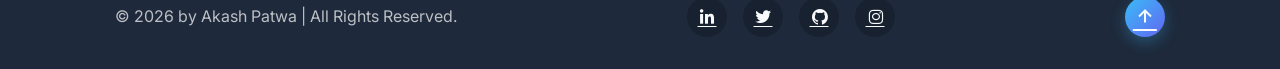
==== commit 82d37574: "Change 'Portfolio' link text to 'Project'" ====
--- a/index.html
+++ b/index.html
@@ -34,7 +34,7 @@
 			<a href="#home" style="--i:1;" class="active">Home</a>
 			<a href="#about" style="--i:2;">About</a>
 			<a href="#skills" style="--i:3;">Skills</a>
-			<a href="#portfolio" style="--i:4;">Portfolio</a>
+			<a href="#portfolio" style="--i:4;">Project</a>
 			<a href="#contact" style="--i:5;">Contact</a>
 		</nav>
 	</header>
@@ -215,4 +215,4 @@
 	<script src="app.js"></script>
 </body>
 
-</html>+</html>
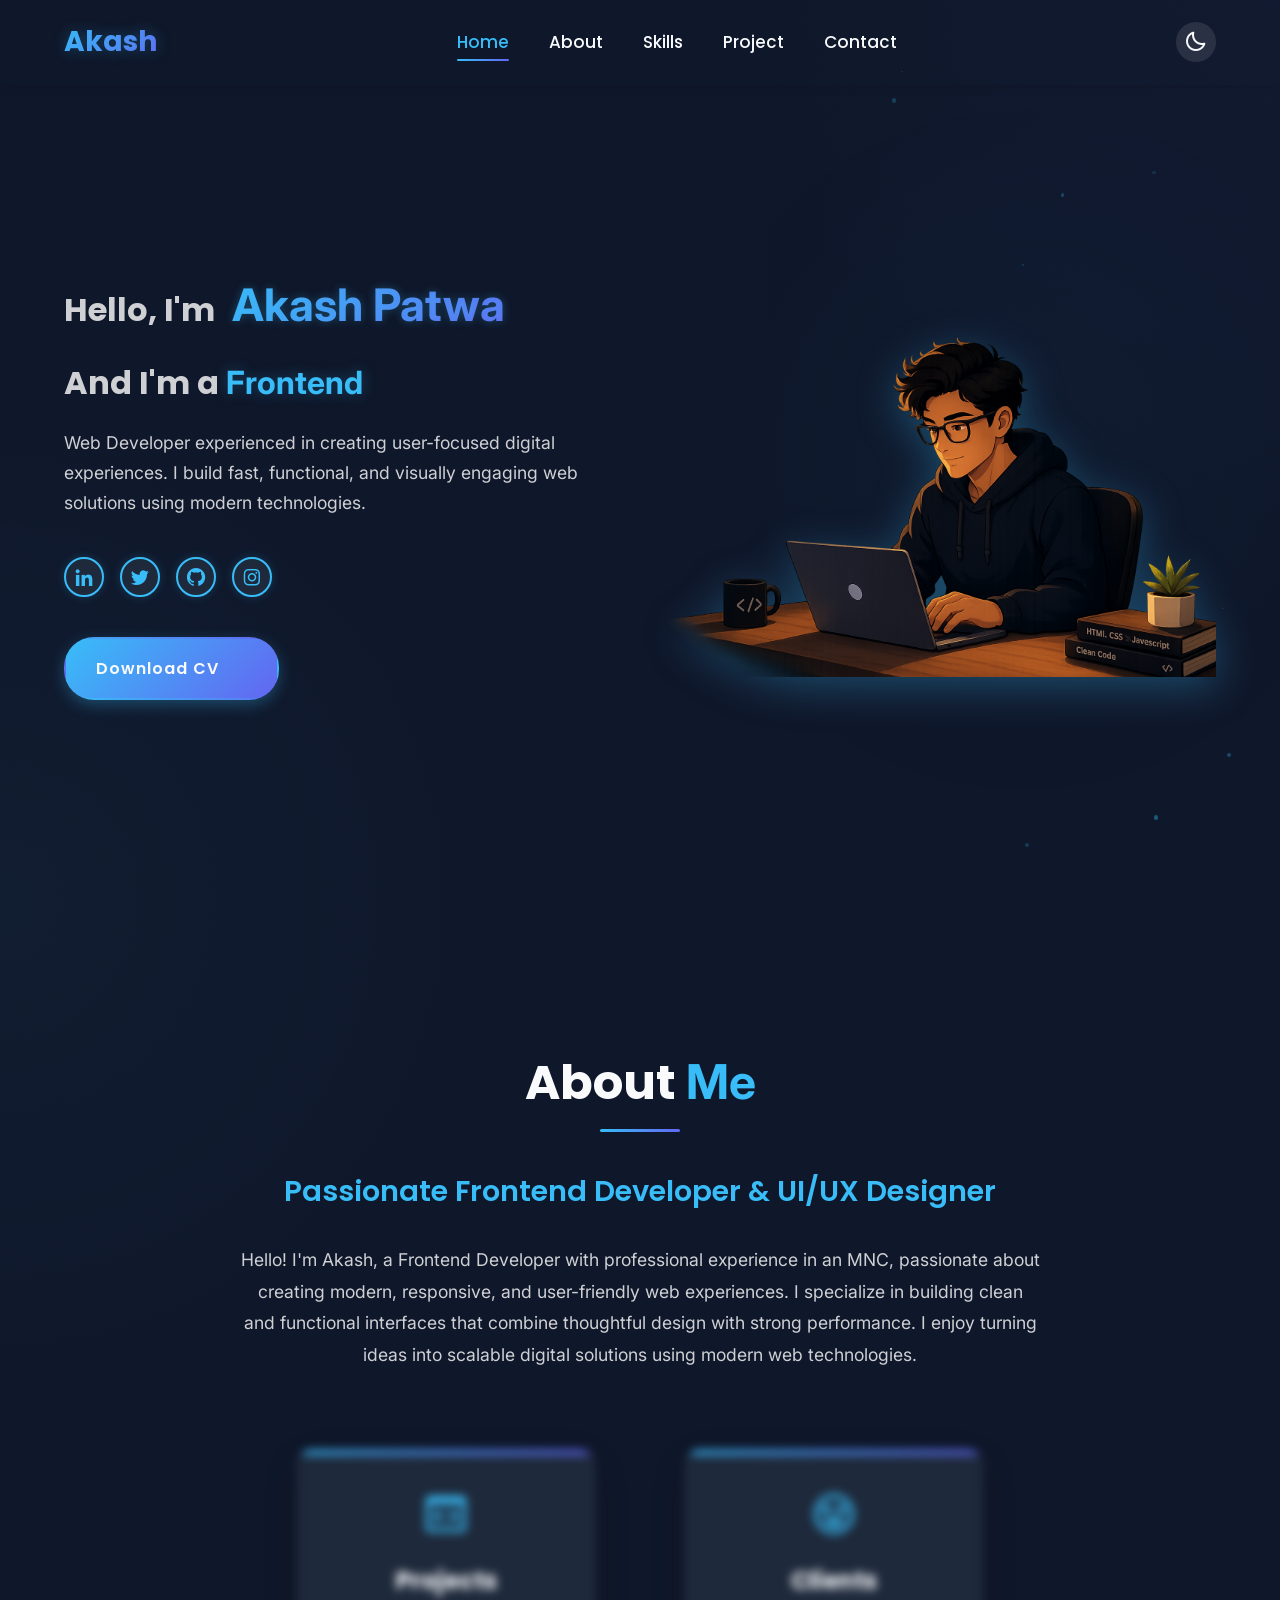
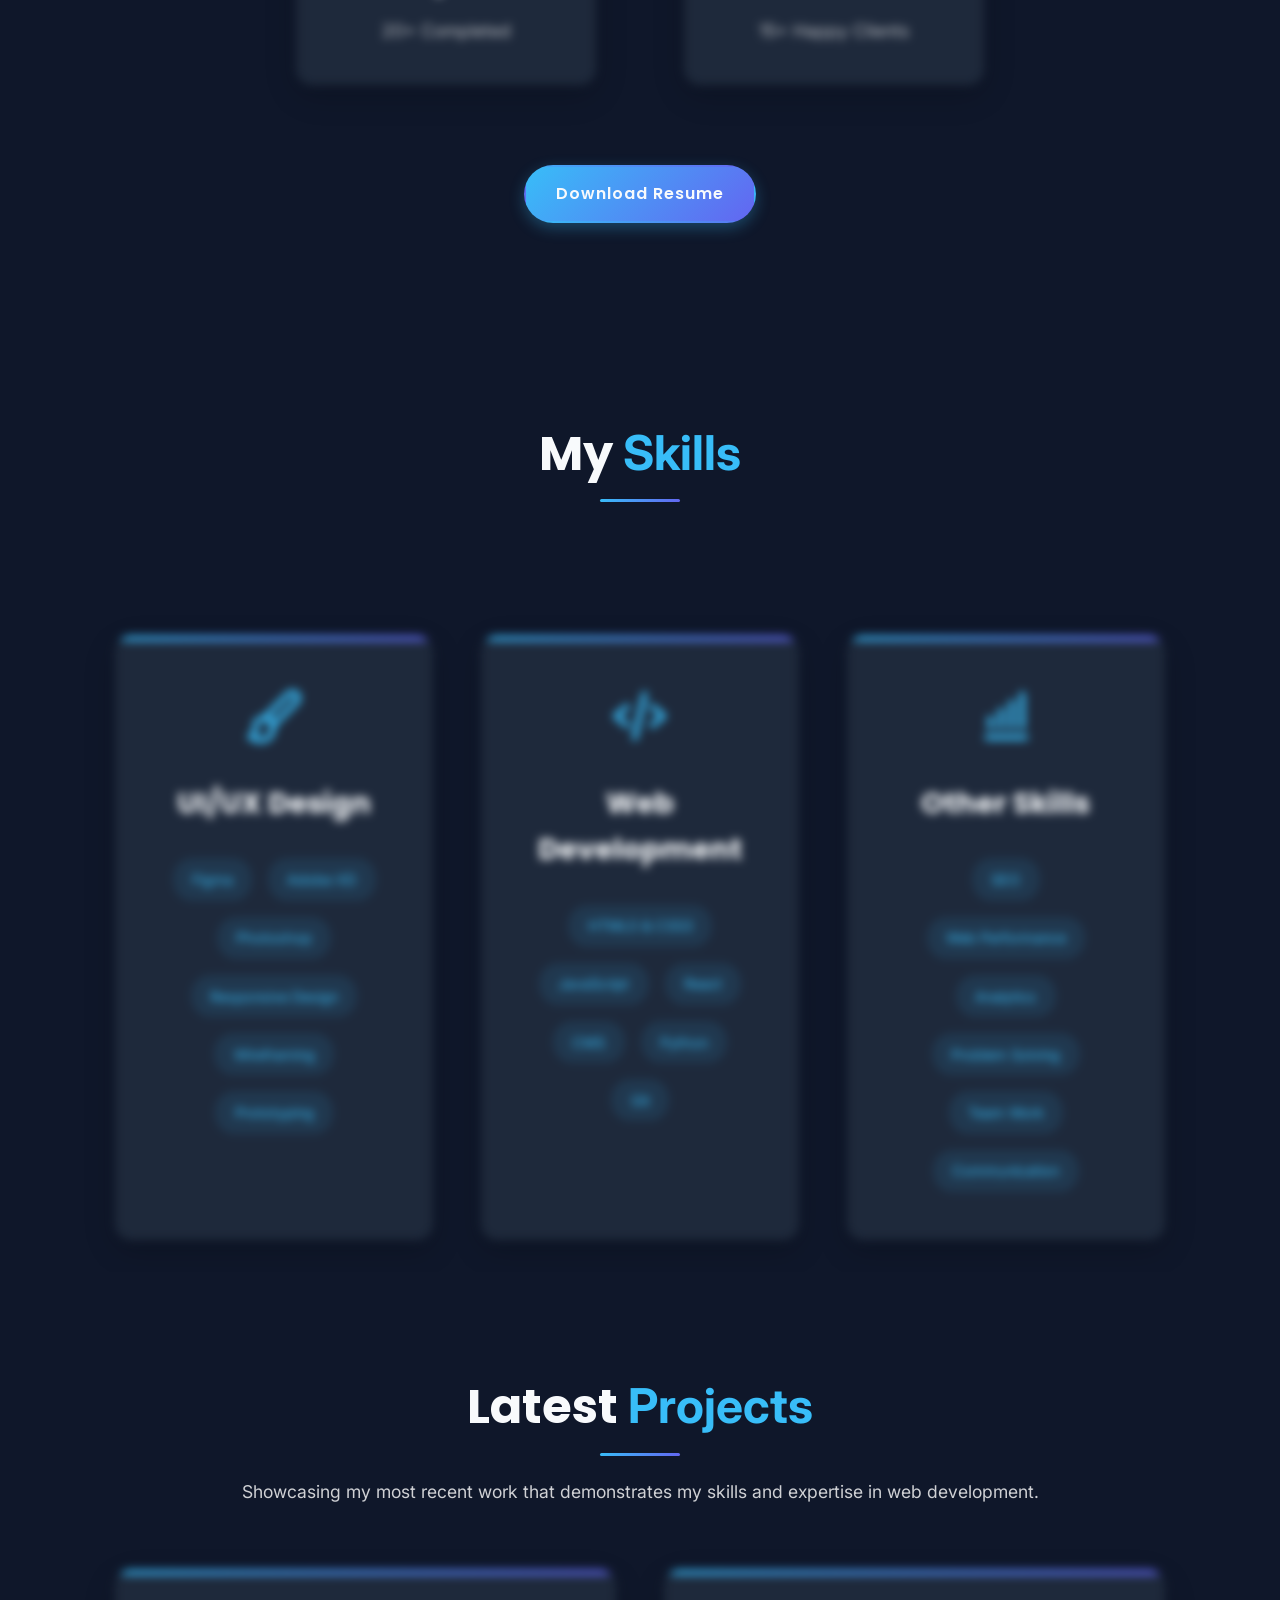
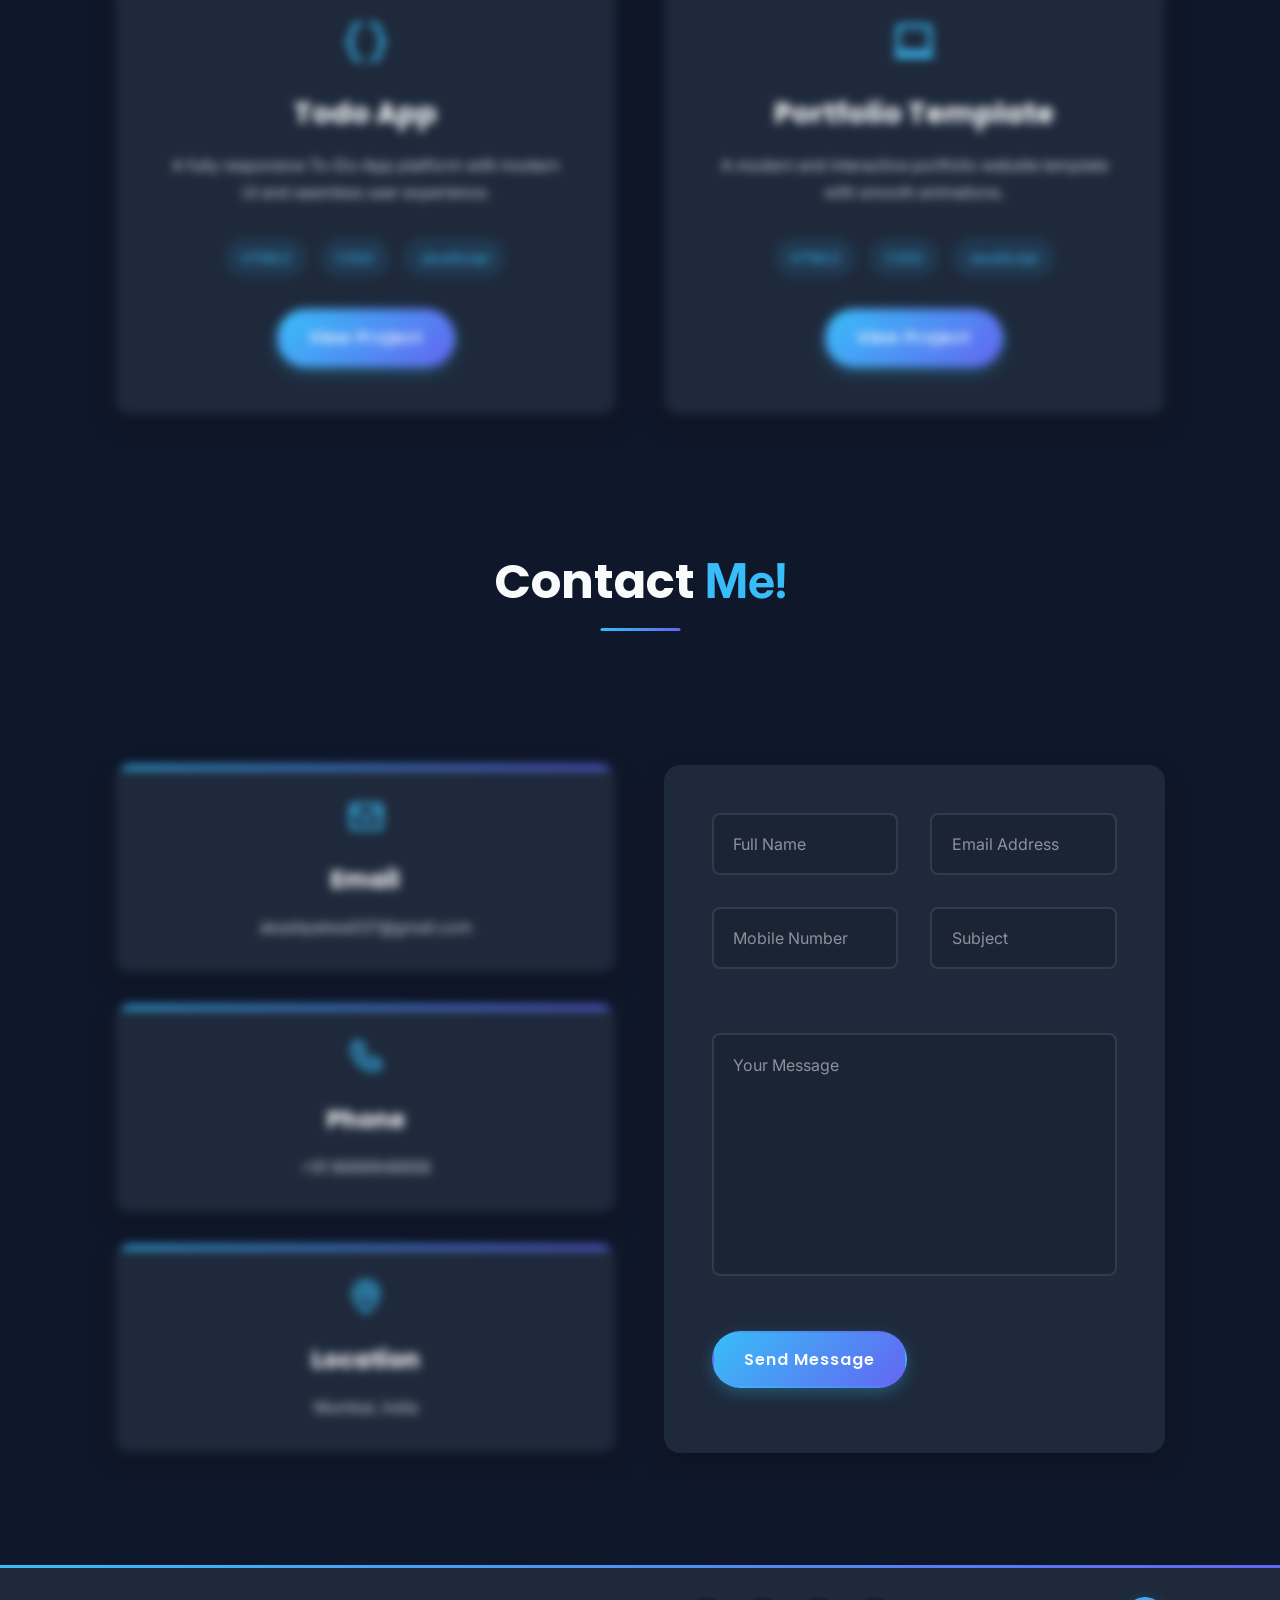
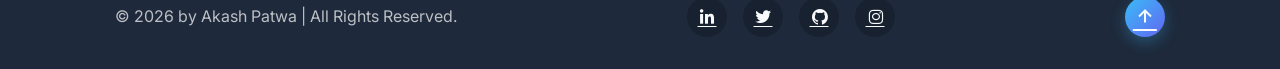
==== commit cd9f5ec1: "Update greeting text in home section" ====
--- a/index.html
+++ b/index.html
@@ -43,7 +43,7 @@
 		<!-- Home Section -->
 		<section id="home" class="home">
 			<div class="home-content">
-				<h3>Hello, It's Me <span class="highlight">Akash Patwa</span></h3>
+				<h3>Hello, I'm <span class="highlight">Akash Patwa</span></h3>
 				<h3>And I'm a <span class="typing-text">Frontend Web Developer</span></h3>
 				<p>Web Developer experienced in creating user-focused digital experiences. I build fast, functional, and visually engaging web solutions using modern technologies.</p>
 				<div class="social-media">
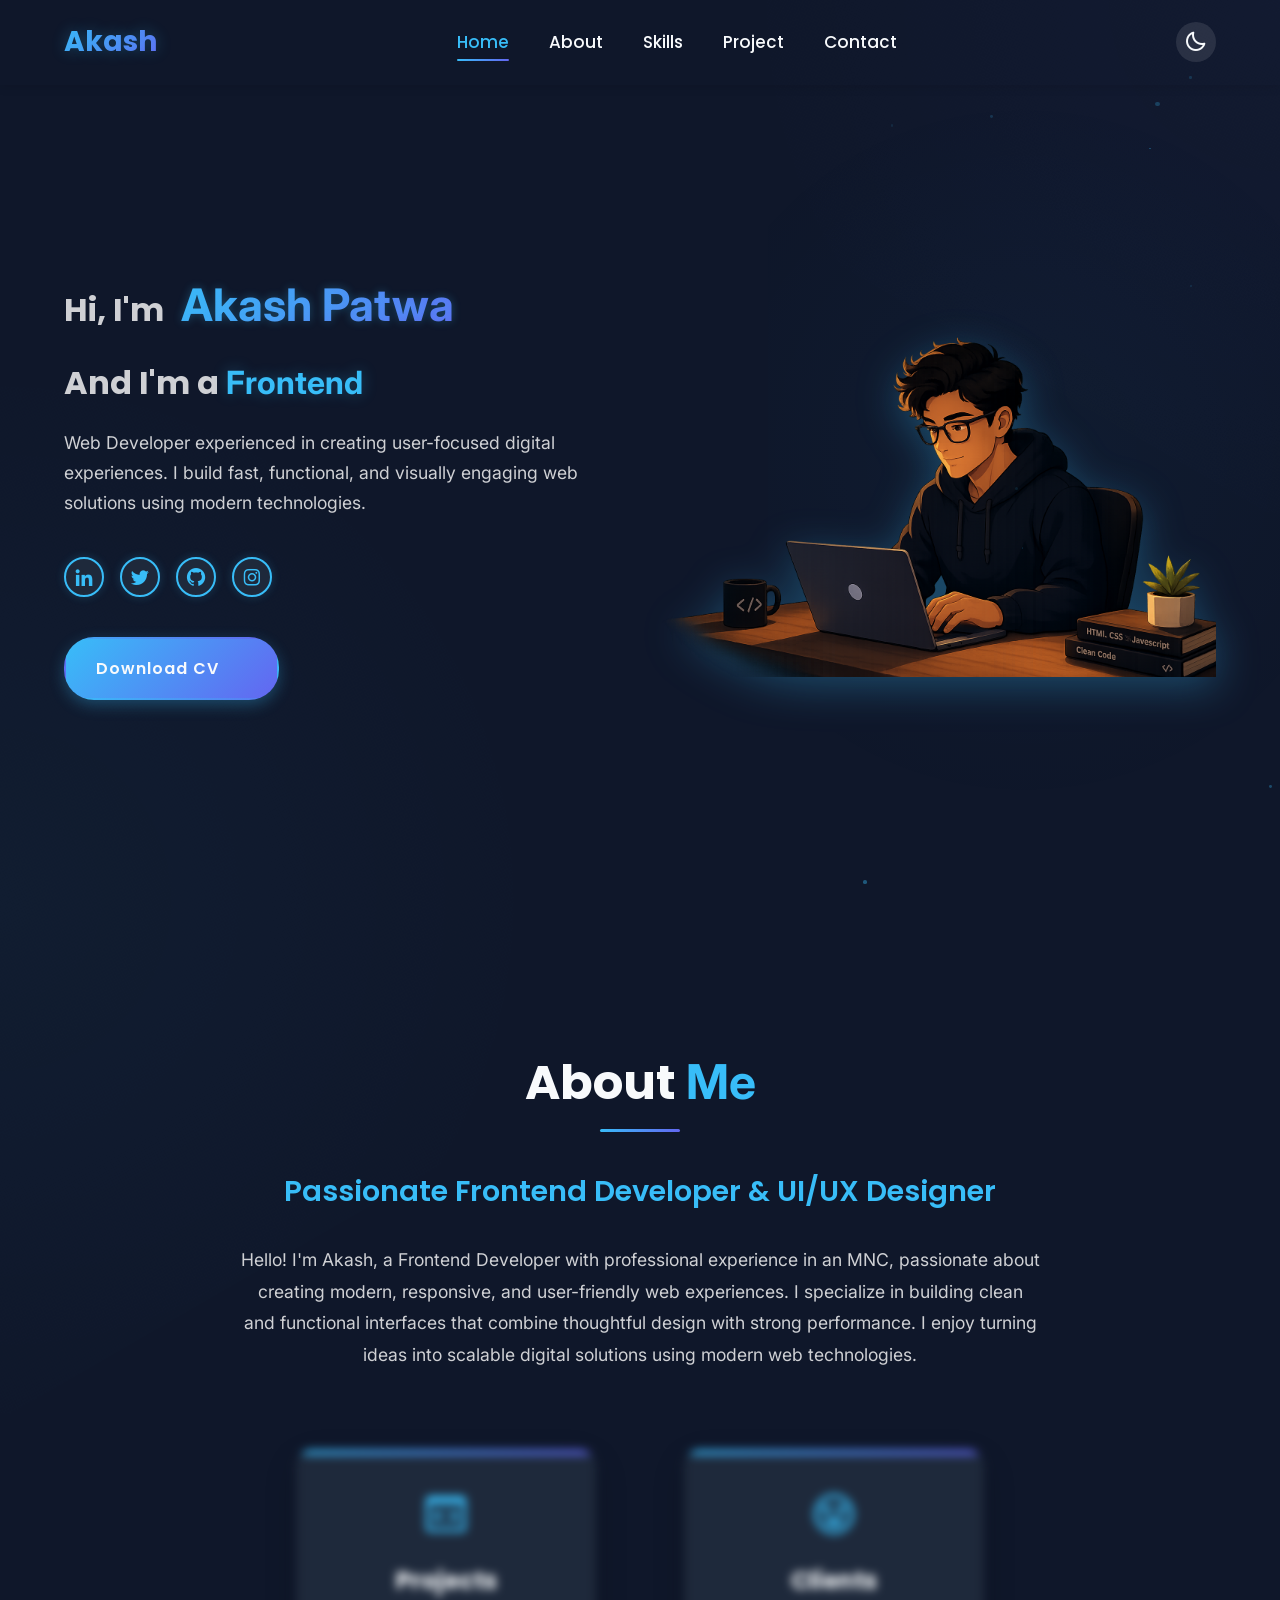
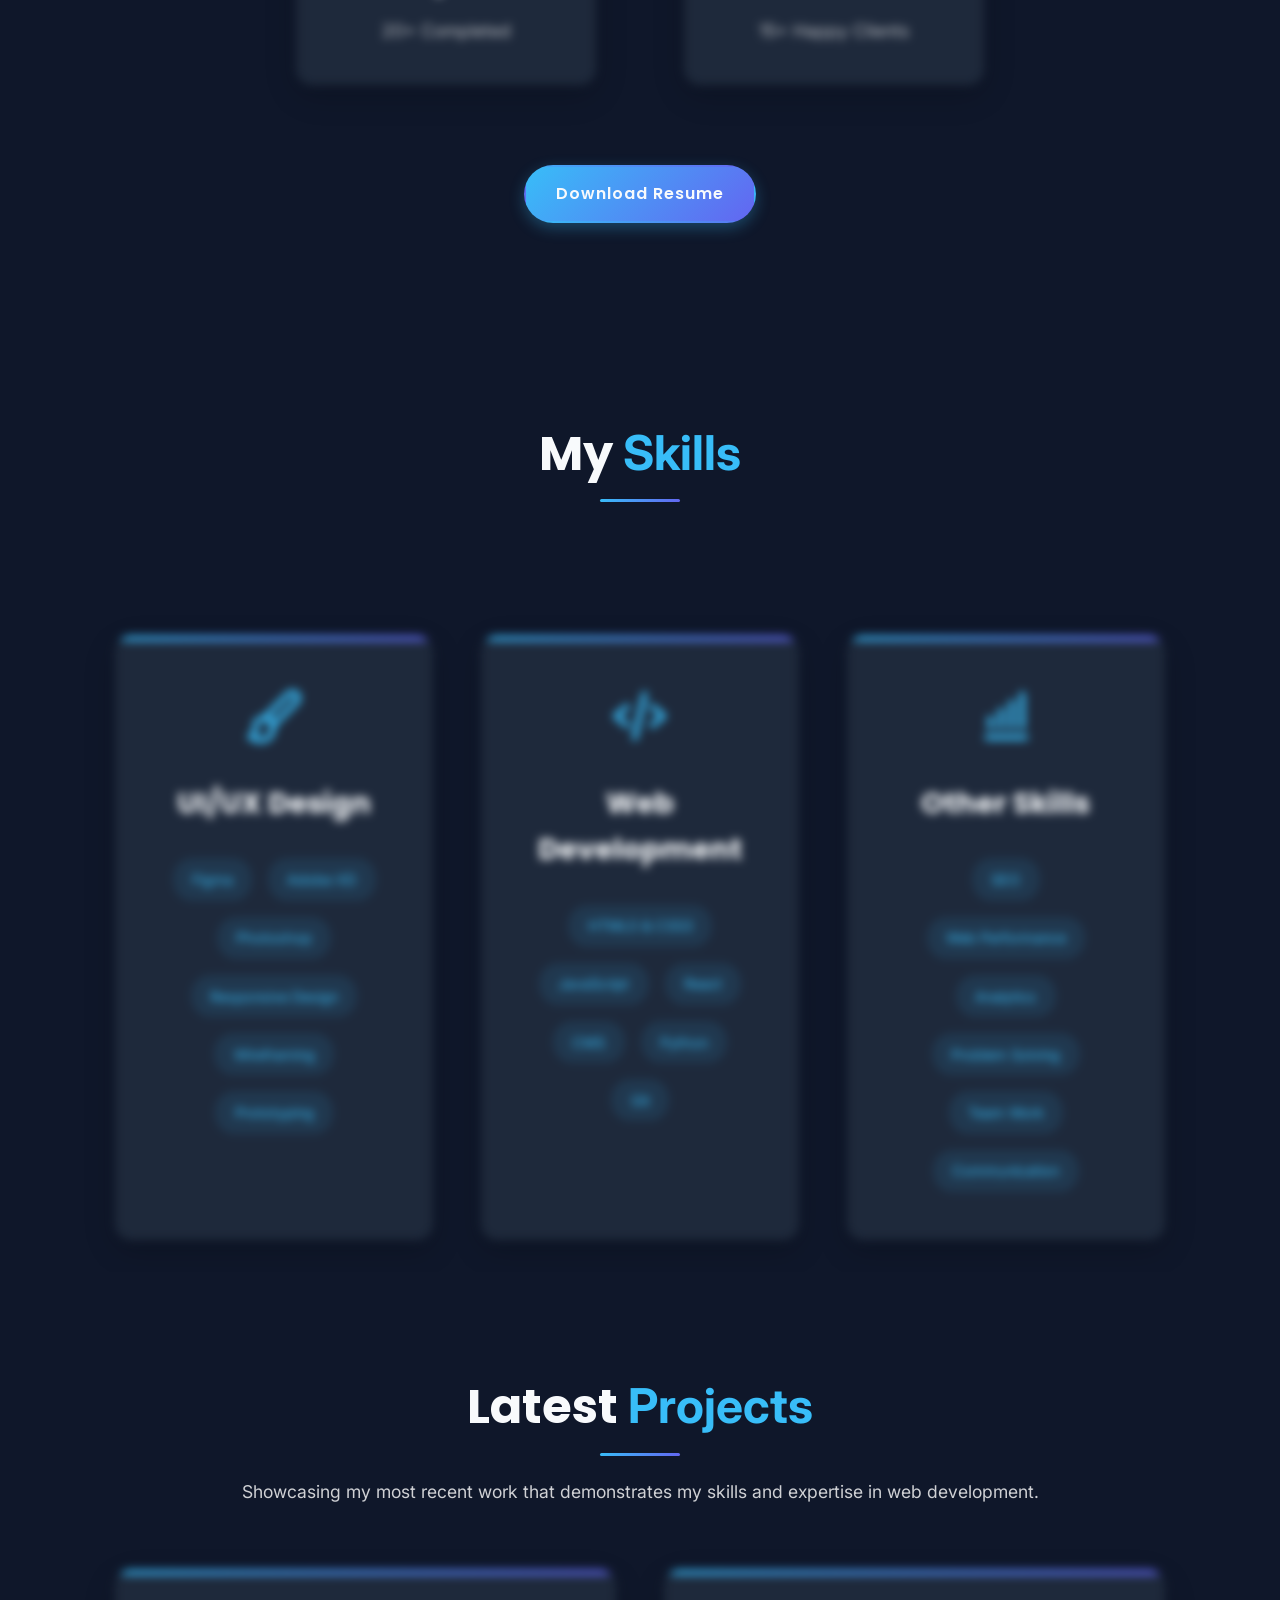
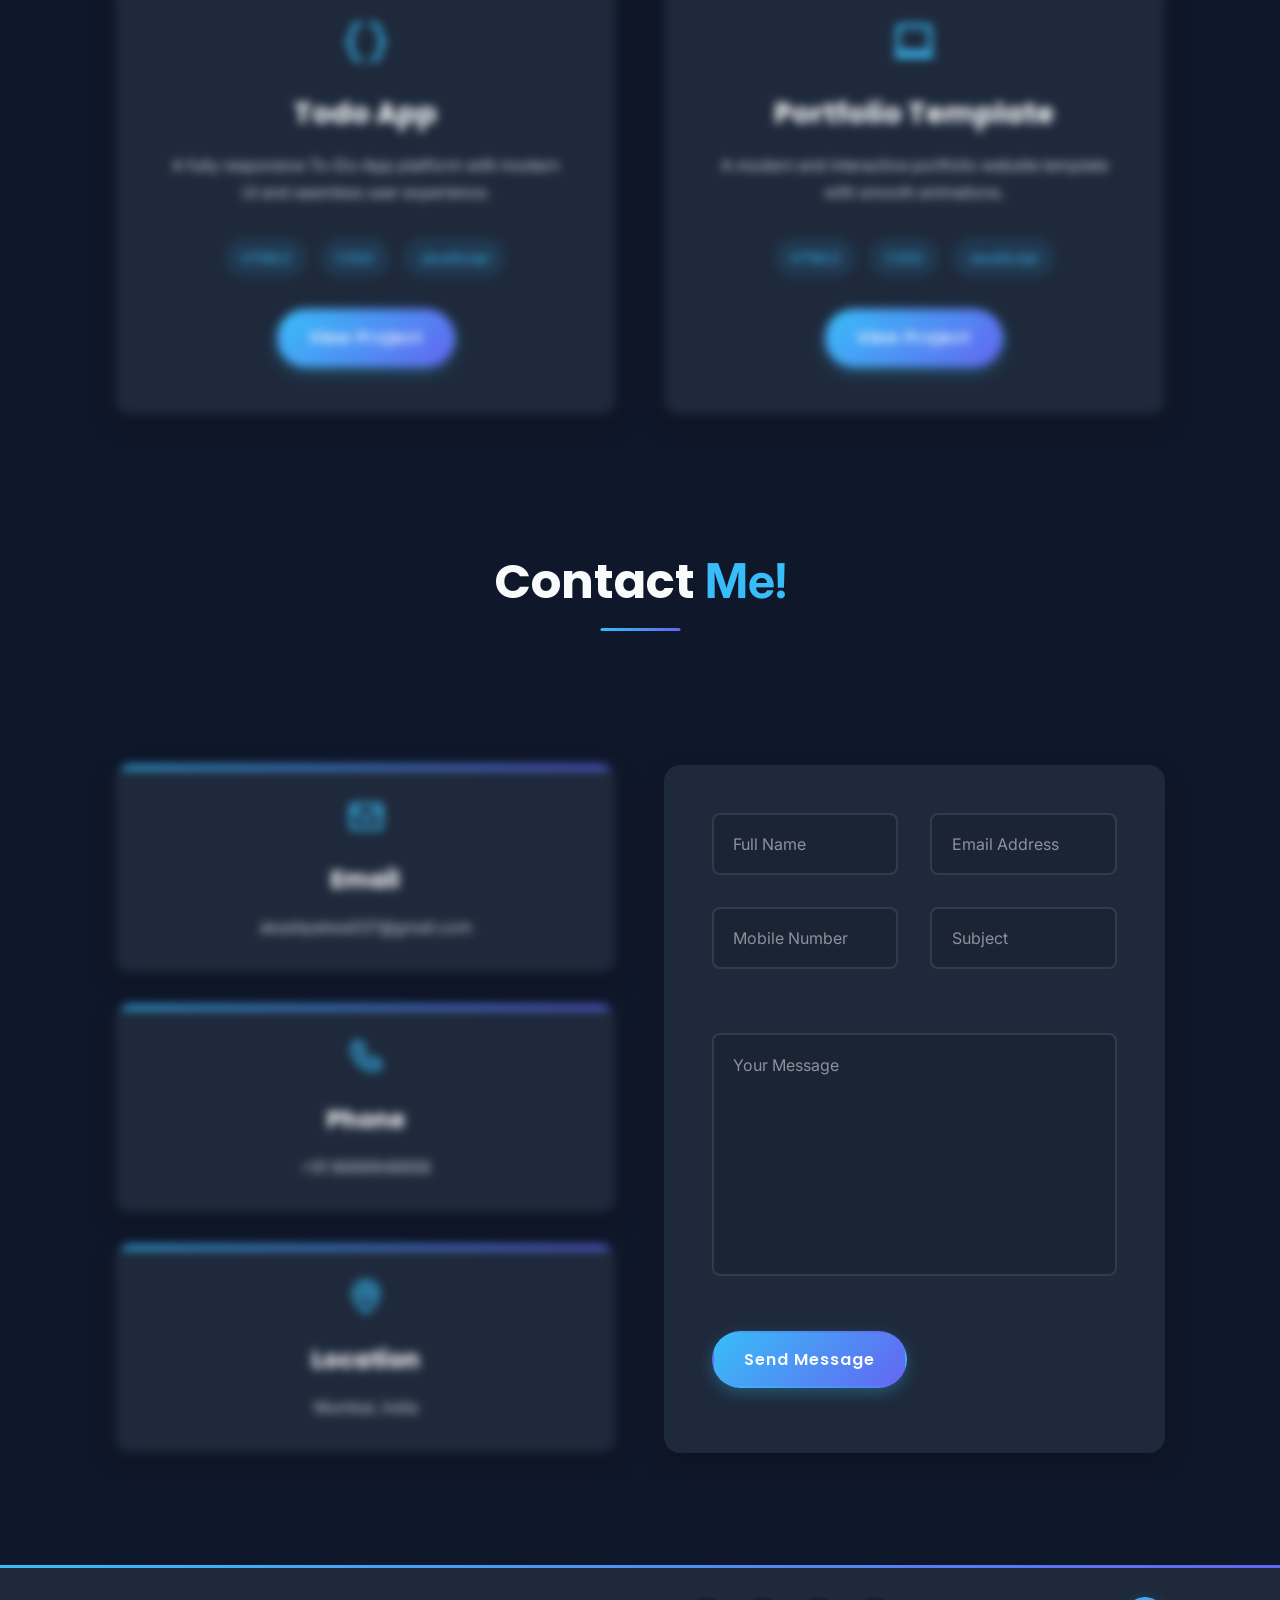
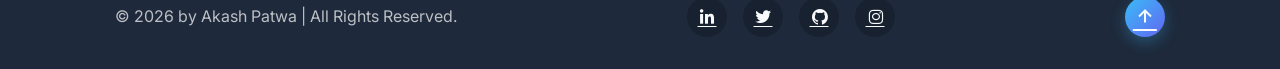
==== commit 73c8fc96: "Change greeting from 'Hello' to 'Hi'" ====
--- a/index.html
+++ b/index.html
@@ -43,7 +43,7 @@
 		<!-- Home Section -->
 		<section id="home" class="home">
 			<div class="home-content">
-				<h3>Hello, I'm <span class="highlight">Akash Patwa</span></h3>
+				<h3>Hi, I'm <span class="highlight">Akash Patwa</span></h3>
 				<h3>And I'm a <span class="typing-text">Frontend Web Developer</span></h3>
 				<p>Web Developer experienced in creating user-focused digital experiences. I build fast, functional, and visually engaging web solutions using modern technologies.</p>
 				<div class="social-media">
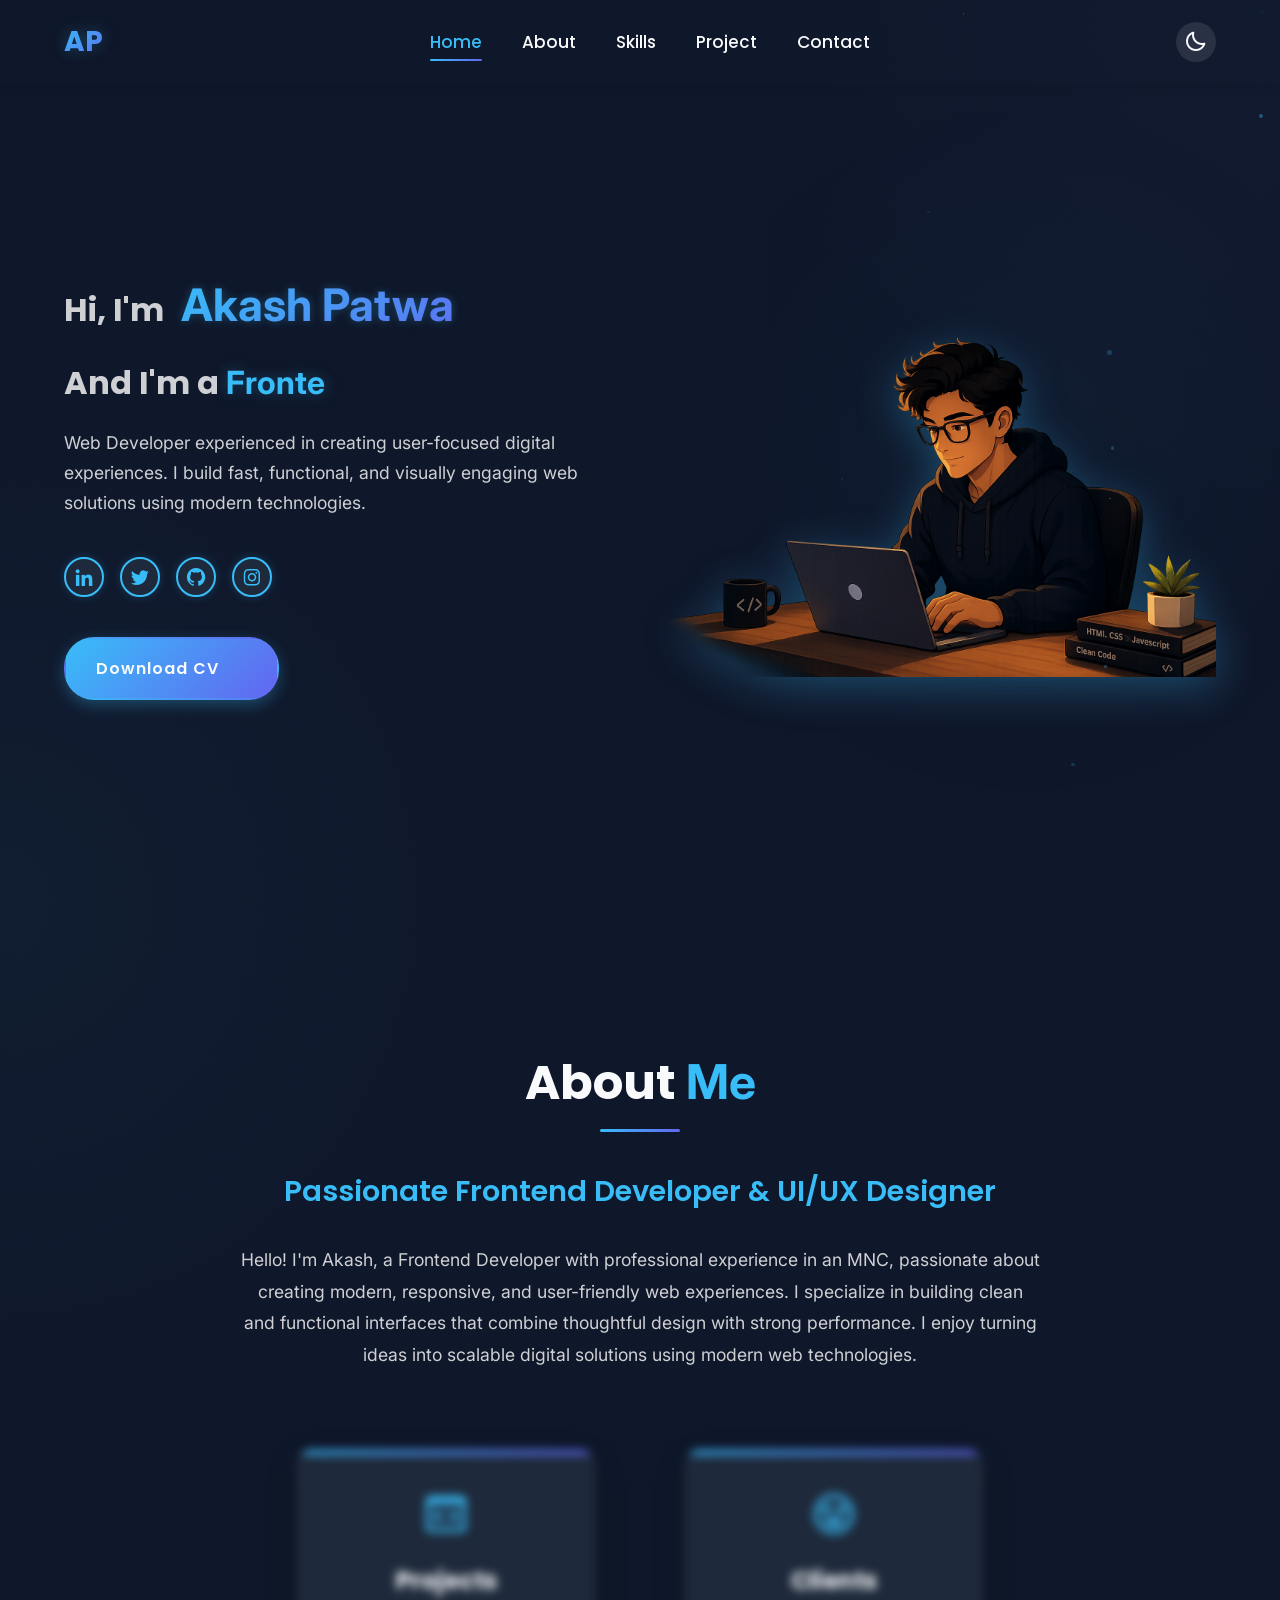
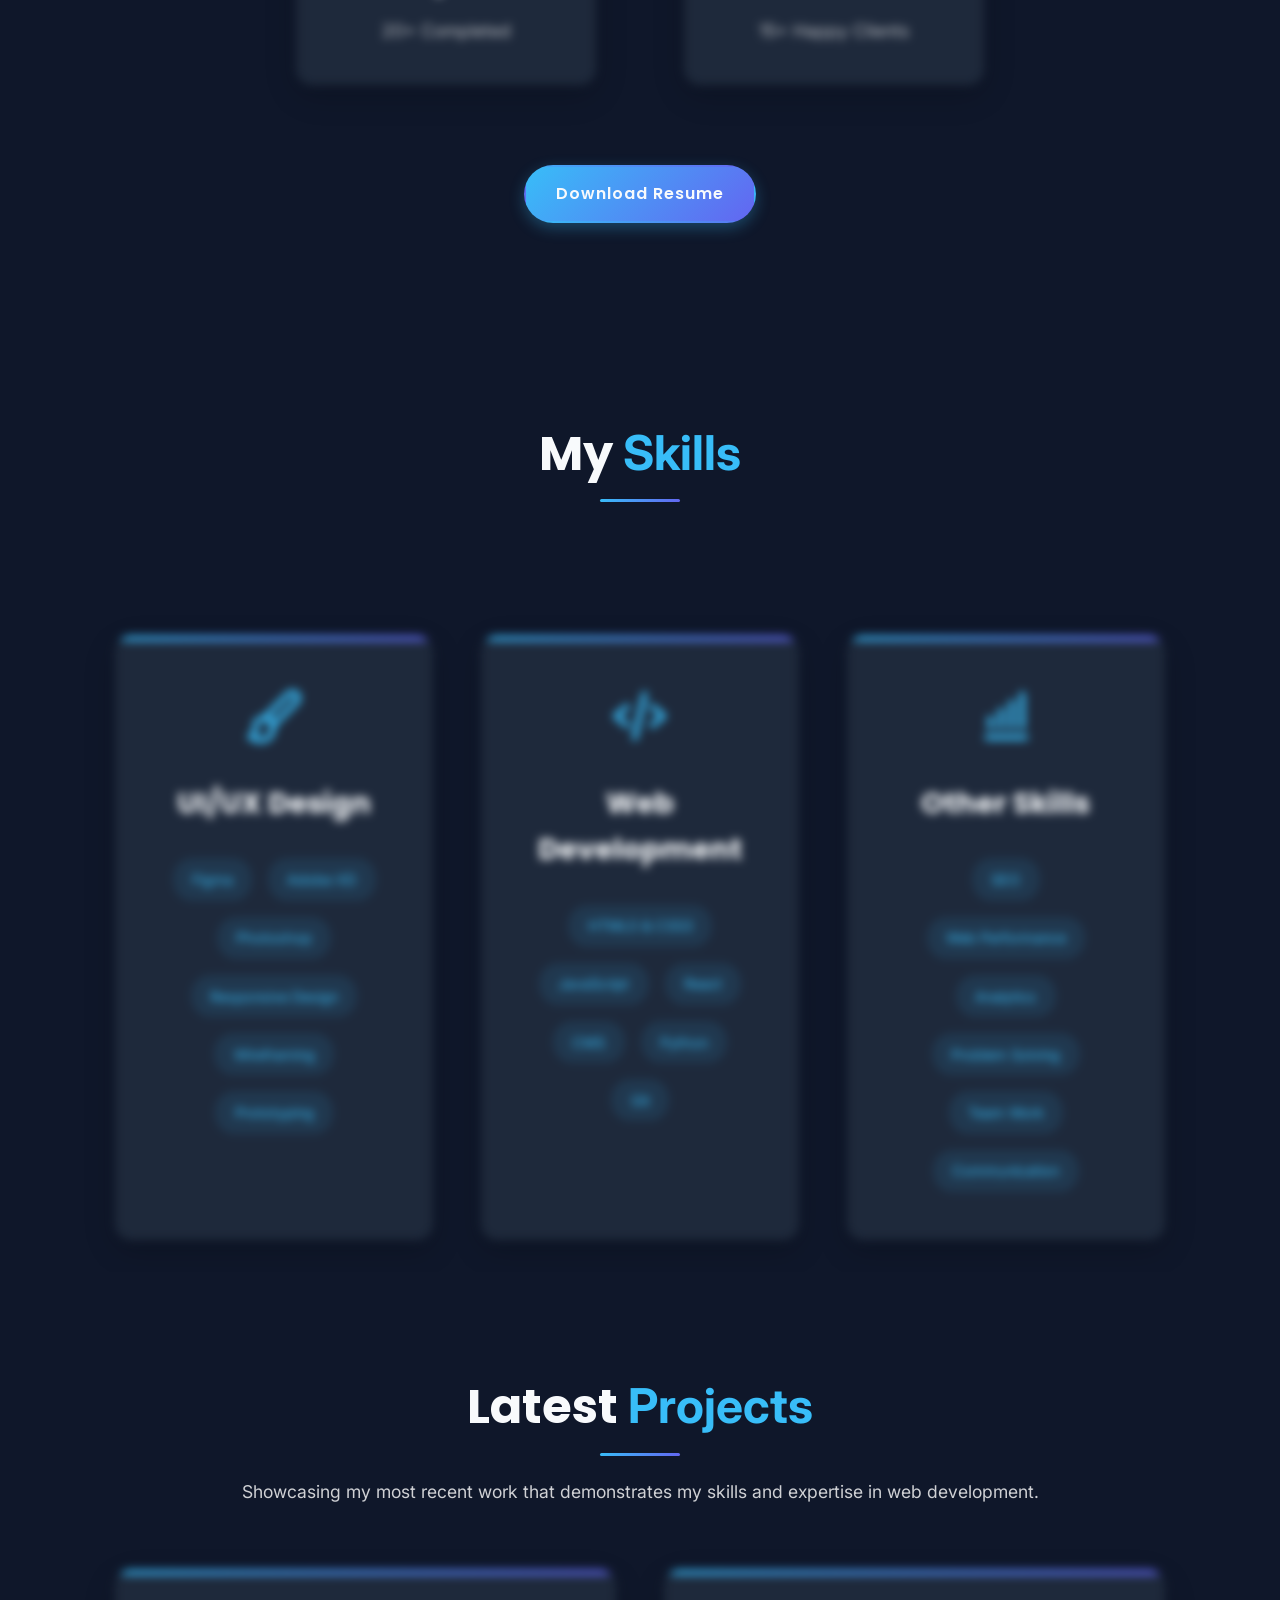
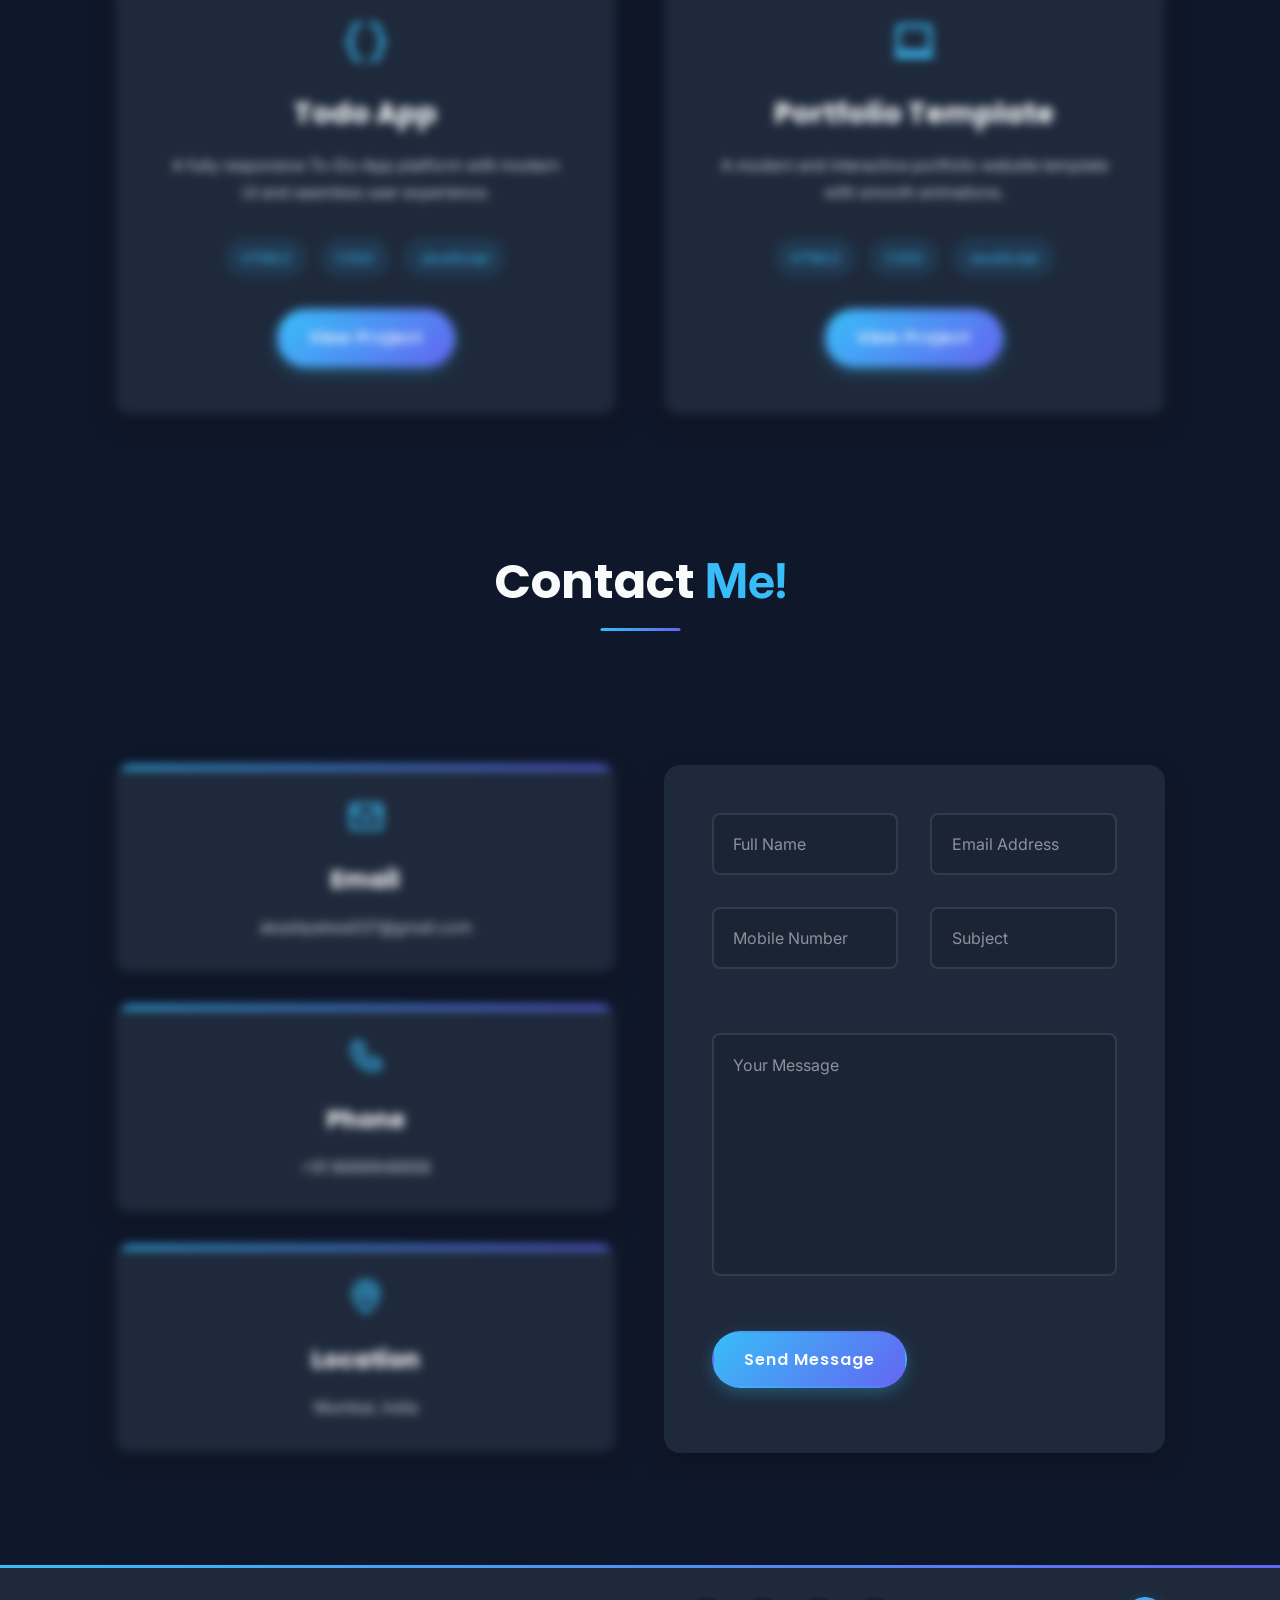
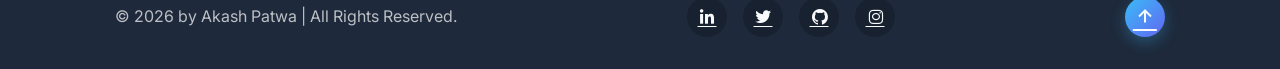
==== commit 098fe59c: "Change logo text from 'Akash' to 'AP'" ====
--- a/index.html
+++ b/index.html
@@ -28,7 +28,7 @@
 	</div>
 
 	<header class="header">
-		<a href="#home" class="logo">Akash</a>
+		<a href="#home" class="logo">AP</a>
 		<div id="menu-icon" class="bx bx-menu"></div>
 		<nav class="navbar">
 			<a href="#home" style="--i:1;" class="active">Home</a>
